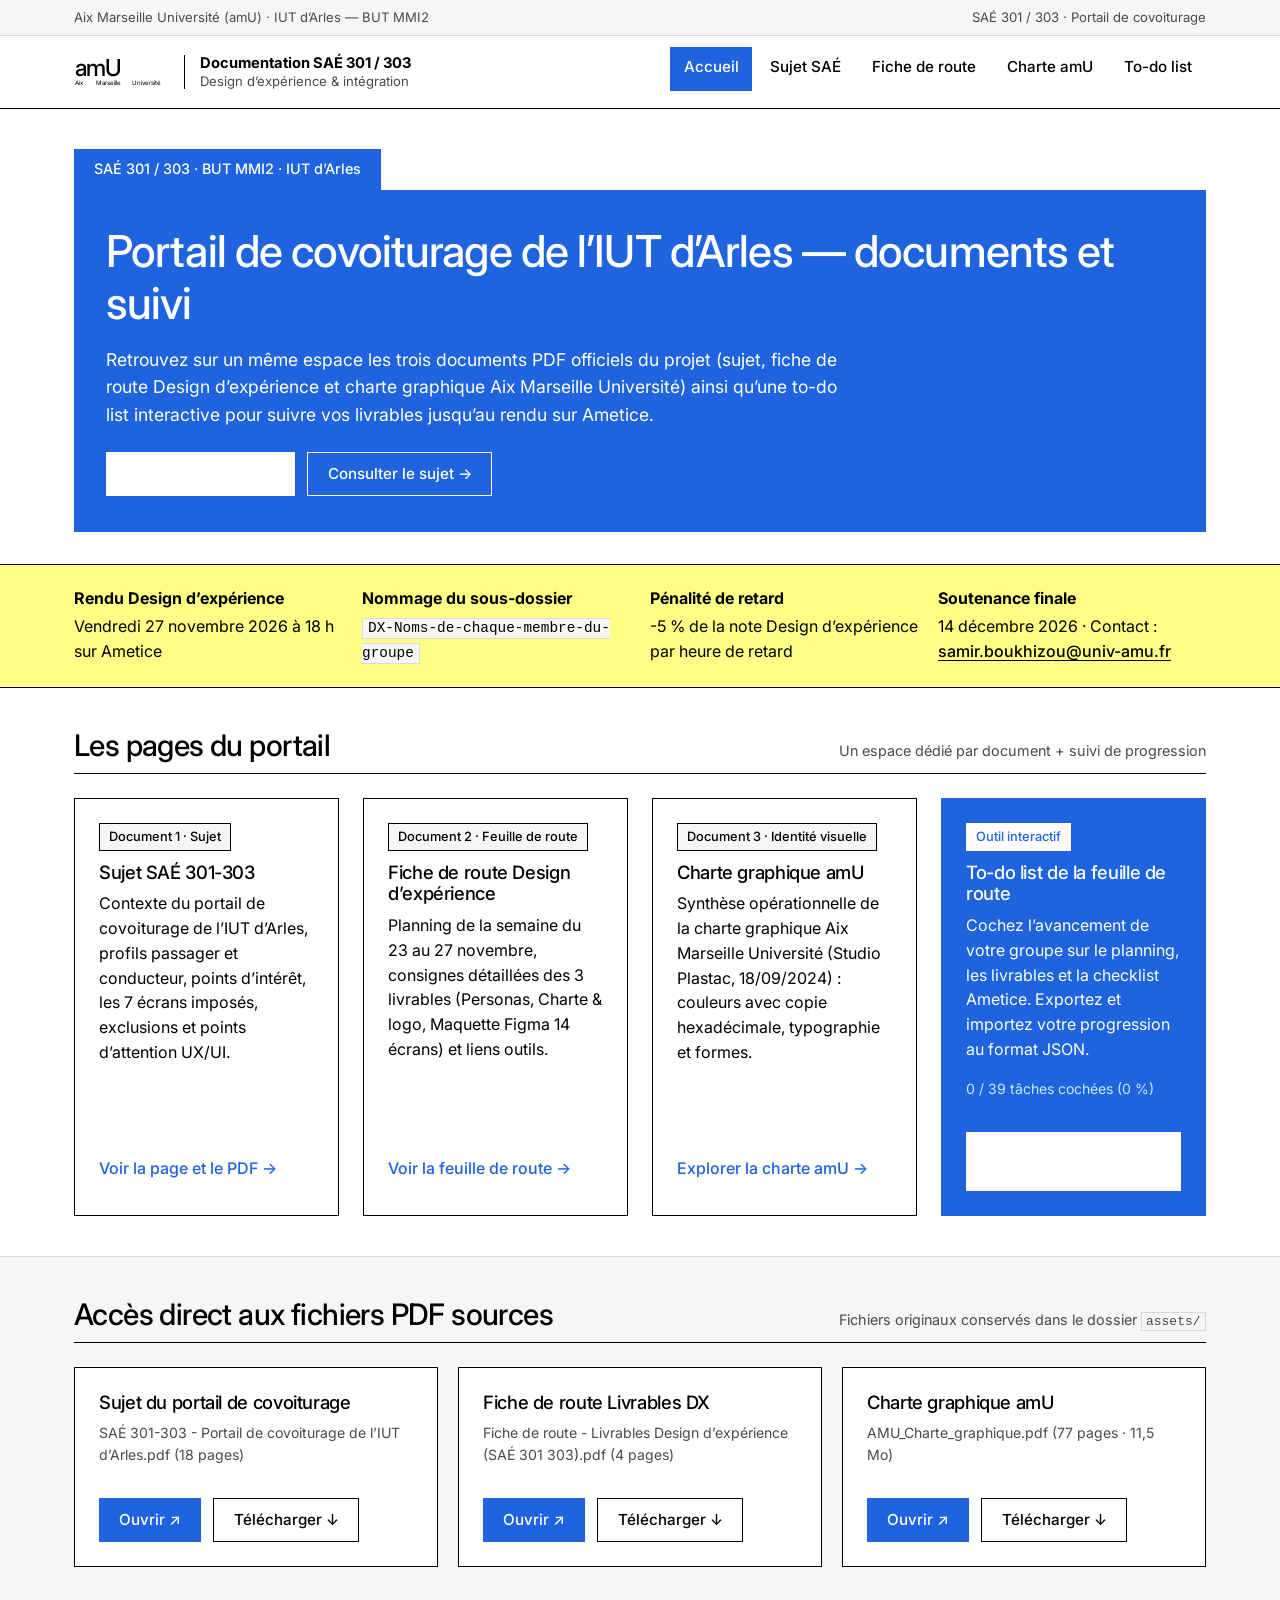
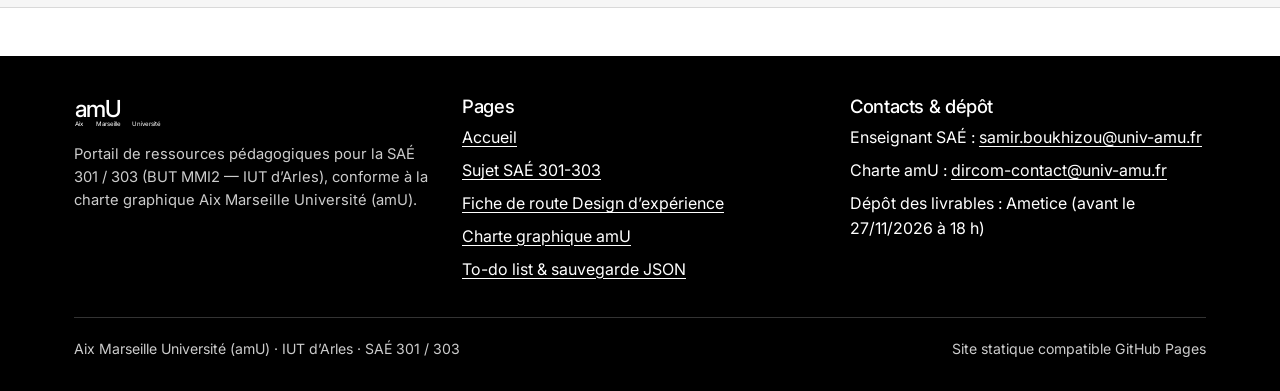
==== index.html @ 05b52aac "feat: add documentation website and assets for SAE 301/303 project" ====
<!DOCTYPE html>
<html lang="fr">
<head>
  <meta charset="UTF-8">
  <meta name="viewport" content="width=device-width, initial-scale=1.0">
  <title>Accueil · Documentation SAÉ 301 / 303 — IUT d’Arles</title>
  <meta name="description" content="Portail documentaire et suivi de feuille de route pour la SAÉ 301 / 303 (Portail de covoiturage de l’IUT d’Arles) selon la charte graphique Aix Marseille Université.">
  <link rel="preconnect" href="https://fonts.googleapis.com">
  <link rel="preconnect" href="https://fonts.gstatic.com" crossorigin>
  <link href="https://fonts.googleapis.com/css2?family=Inter:wght@400;500;700&display=swap" rel="stylesheet">
  <link rel="stylesheet" href="css/style.css">
</head>
<body>
  <a class="skip-link" href="#main-content">Aller au contenu principal</a>

  <header class="site-header">
    <div class="header-topbar">
      <div class="container header-topbar-inner">
        <span>Aix Marseille Université (amU) · IUT d’Arles — BUT MMI2</span>
        <span>SAÉ 301 / 303 · Portail de covoiturage</span>
      </div>
    </div>
    <div class="container header-inner">
      <a class="brand-link" href="index.html" aria-label="Accueil du portail documentaire SAÉ 301-303">
        <svg class="brand-logo-svg" viewBox="0 0 180 62" role="img" aria-label="Logotype amU Aix Marseille Université">
          <text x="2" y="40" font-family="Inter, Arial, sans-serif" font-size="44" font-weight="500" letter-spacing="-2" fill="currentColor">amU</text>
          <text x="2" y="56" font-family="Inter, Arial, sans-serif" font-size="11.5" font-weight="400" fill="currentColor">Aix</text>
          <text x="41" y="56" font-family="Inter, Arial, sans-serif" font-size="11.5" font-weight="400" fill="currentColor">Marseille</text>
          <text x="108" y="56" font-family="Inter, Arial, sans-serif" font-size="11.5" font-weight="400" fill="currentColor">Université</text>
        </svg>
        <span class="brand-divider" aria-hidden="true"></span>
        <span class="brand-title">
          <strong>Documentation SAÉ 301 / 303</strong>
          <span>Design d’expérience &amp; intégration</span>
        </span>
      </a>

      <button class="nav-toggle" type="button" data-nav-toggle aria-expanded="false" aria-controls="site-nav">
        Menu ☰
      </button>

      <nav class="site-nav" id="site-nav" data-site-nav aria-label="Navigation principale">
        <ul class="nav-list">
          <li><a class="nav-link" href="index.html" aria-current="page">Accueil</a></li>
          <li><a class="nav-link" href="sujet.html">Sujet SAÉ</a></li>
          <li><a class="nav-link" href="fiche-de-route.html">Fiche de route</a></li>
          <li><a class="nav-link" href="charte-amu.html">Charte amU</a></li>
          <li><a class="nav-link" href="todo.html">To-do list</a></li>
        </ul>
      </nav>
    </div>
  </header>

  <main id="main-content">
    <section class="hero-section">
      <div class="container">
        <div class="amu-cartouche-hero">
          <div class="cartouche-step-top" aria-hidden="true">
            <span class="cartouche-tab">SAÉ 301 / 303 · BUT MMI2 · IUT d’Arles</span>
            <span class="cartouche-corner-spacer"></span>
          </div>
          <div class="cartouche-block">
            <h1>Portail de covoiturage de l’IUT d’Arles — documents et suivi</h1>
            <p class="cartouche-lead">
              Retrouvez sur un même espace les trois documents PDF officiels du projet (sujet, fiche de route Design d’expérience et charte graphique Aix Marseille Université) ainsi qu’une to-do list interactive pour suivre vos livrables jusqu’au rendu sur Ametice.
            </p>
            <div class="btn-group">
              <a class="btn btn-white-on-blue" href="todo.html">Ouvrir la to-do list →</a>
              <a class="btn btn-outline-white" href="sujet.html">Consulter le sujet →</a>
            </div>
          </div>
        </div>
      </div>
    </section>

    <section class="yellow-band" aria-label="Échéances clés du projet">
      <div class="container yellow-band-grid">
        <div class="yellow-band-item">
          <strong>Rendu Design d’expérience</strong>
          <span>Vendredi 27 novembre 2026 à 18 h sur Ametice</span>
        </div>
        <div class="yellow-band-item">
          <strong>Nommage du sous-dossier</strong>
          <span><code>DX-Noms-de-chaque-membre-du-groupe</code></span>
        </div>
        <div class="yellow-band-item">
          <strong>Pénalité de retard</strong>
          <span>-5 % de la note Design d’expérience par heure de retard</span>
        </div>
        <div class="yellow-band-item">
          <strong>Soutenance finale</strong>
          <span>14 décembre 2026 · Contact : <a href="mailto:samir.boukhizou@univ-amu.fr">samir.boukhizou@univ-amu.fr</a></span>
        </div>
      </div>
    </section>

    <section class="section">
      <div class="container">
        <div class="section-header">
          <h2>Les pages du portail</h2>
          <span class="section-kicker">Un espace dédié par document + suivi de progression</span>
        </div>

        <div class="card-grid">
          <article class="card">
            <div>
              <span class="card-tag">Document 1 · Sujet</span>
              <h3>Sujet SAÉ 301-303</h3>
              <p>
                Contexte du portail de covoiturage de l’IUT d’Arles, profils passager et conducteur, points d’intérêt, les 7 écrans imposés, exclusions et points d’attention UX/UI.
              </p>
            </div>
            <a class="card-link" href="sujet.html">Voir la page et le PDF →</a>
          </article>

          <article class="card">
            <div>
              <span class="card-tag">Document 2 · Feuille de route</span>
              <h3>Fiche de route Design d’expérience</h3>
              <p>
                Planning de la semaine du 23 au 27 novembre, consignes détaillées des 3 livrables (Personas, Charte &amp; logo, Maquette Figma 14 écrans) et liens outils.
              </p>
            </div>
            <a class="card-link" href="fiche-de-route.html">Voir la feuille de route →</a>
          </article>

          <article class="card">
            <div>
              <span class="card-tag">Document 3 · Identité visuelle</span>
              <h3>Charte graphique amU</h3>
              <p>
                Synthèse opérationnelle de la charte graphique Aix Marseille Université (Studio Plastac, 18/09/2024) : couleurs avec copie hexadécimale, typographie et formes.
              </p>
            </div>
            <a class="card-link" href="charte-amu.html">Explorer la charte amU →</a>
          </article>

          <article class="card card--blue">
            <div>
              <span class="card-tag">Outil interactif</span>
              <h3>To-do list de la feuille de route</h3>
              <p>
                Cochez l’avancement de votre groupe sur le planning, les livrables et la checklist Ametice. Exportez et importez votre progression au format JSON.
              </p>
              <p class="card-meta" data-home-todo-progress>Chargement de votre progression…</p>
            </div>
            <a class="btn btn-white-on-blue" href="todo.html">Accéder à la to-do list →</a>
          </article>
        </div>
      </div>
    </section>

    <section class="section section-surface">
      <div class="container">
        <div class="section-header">
          <h2>Accès direct aux fichiers PDF sources</h2>
          <span class="section-kicker">Fichiers originaux conservés dans le dossier <code>assets/</code></span>
        </div>

        <div class="card-grid-3">
          <div class="card">
            <div>
              <h3>Sujet du portail de covoiturage</h3>
              <p class="card-meta">SAÉ 301-303 - Portail de covoiturage de l’IUT d’Arles.pdf (18 pages)</p>
            </div>
            <div class="btn-group">
              <a class="btn btn-primary" href="assets/SA%C3%89%20301-303%20-%20Portail%20de%20covoiturage%20de%20l%E2%80%99IUT%20d%E2%80%99Arles.pdf" target="_blank" rel="noopener">Ouvrir ↗</a>
              <a class="btn btn-secondary" href="assets/SA%C3%89%20301-303%20-%20Portail%20de%20covoiturage%20de%20l%E2%80%99IUT%20d%E2%80%99Arles.pdf" download>Télécharger ↓</a>
            </div>
          </div>

          <div class="card">
            <div>
              <h3>Fiche de route Livrables DX</h3>
              <p class="card-meta">Fiche de route - Livrables Design d’expérience (SAÉ 301 303).pdf (4 pages)</p>
            </div>
            <div class="btn-group">
              <a class="btn btn-primary" href="assets/Fiche%20de%20route%20-%20Livrables%20Design%20d%E2%80%99exp%C3%A9rience%20(SA%C3%89%20301%20303).pdf" target="_blank" rel="noopener">Ouvrir ↗</a>
              <a class="btn btn-secondary" href="assets/Fiche%20de%20route%20-%20Livrables%20Design%20d%E2%80%99exp%C3%A9rience%20(SA%C3%89%20301%20303).pdf" download>Télécharger ↓</a>
            </div>
          </div>

          <div class="card">
            <div>
              <h3>Charte graphique amU</h3>
              <p class="card-meta">AMU_Charte_graphique.pdf (77 pages · 11,5 Mo)</p>
            </div>
            <div class="btn-group">
              <a class="btn btn-primary" href="assets/AMU_Charte_graphique.pdf" target="_blank" rel="noopener">Ouvrir ↗</a>
              <a class="btn btn-secondary" href="assets/AMU_Charte_graphique.pdf" download>Télécharger ↓</a>
            </div>
          </div>
        </div>
      </div>
    </section>
  </main>

  <footer class="site-footer">
    <div class="container">
      <div class="footer-grid">
        <div>
          <svg class="brand-logo-svg" viewBox="0 0 180 62" role="img" aria-label="Logotype amU Aix Marseille Université" style="color: #FFFFFF; margin-bottom: 0.9rem;">
            <text x="2" y="40" font-family="Inter, Arial, sans-serif" font-size="44" font-weight="500" letter-spacing="-2" fill="currentColor">amU</text>
            <text x="2" y="56" font-family="Inter, Arial, sans-serif" font-size="11.5" font-weight="400" fill="currentColor">Aix</text>
            <text x="41" y="56" font-family="Inter, Arial, sans-serif" font-size="11.5" font-weight="400" fill="currentColor">Marseille</text>
            <text x="108" y="56" font-family="Inter, Arial, sans-serif" font-size="11.5" font-weight="400" fill="currentColor">Université</text>
          </svg>
          <p style="font-size: 0.92rem; color: #CCCCCC;">
            Portail de ressources pédagogiques pour la SAÉ 301 / 303 (BUT MMI2 — IUT d’Arles), conforme à la charte graphique Aix Marseille Université (amU).
          </p>
        </div>

        <div>
          <h3 style="color: #FFFFFF;">Pages</h3>
          <ul class="footer-list">
            <li><a href="index.html">Accueil</a></li>
            <li><a href="sujet.html">Sujet SAÉ 301-303</a></li>
            <li><a href="fiche-de-route.html">Fiche de route Design d’expérience</a></li>
            <li><a href="charte-amu.html">Charte graphique amU</a></li>
            <li><a href="todo.html">To-do list &amp; sauvegarde JSON</a></li>
          </ul>
        </div>

        <div>
          <h3 style="color: #FFFFFF;">Contacts &amp; dépôt</h3>
          <ul class="footer-list">
            <li>Enseignant SAÉ : <a href="mailto:samir.boukhizou@univ-amu.fr">samir.boukhizou@univ-amu.fr</a></li>
            <li>Charte amU : <a href="mailto:dircom-contact@univ-amu.fr">dircom-contact@univ-amu.fr</a></li>
            <li>Dépôt des livrables : Ametice (avant le 27/11/2026 à 18 h)</li>
          </ul>
        </div>
      </div>

      <div class="footer-bottom">
        <span>Aix Marseille Université (amU) · IUT d’Arles · SAÉ 301 / 303</span>
        <span>Site statique compatible GitHub Pages</span>
      </div>
    </div>
  </footer>

  <script src="js/main.js"></script>
</body>
</html>
---- css/style.css ----
/* ==========================================================================
   Portail documentaire SAÉ 301 / 303 — Charte graphique amU (2024)
   Règles strictes :
   - Bleu #1F63DE associé au Blanc #FFFFFF (jamais avec le jaune)
   - Jaune #FFFF85 associé au Noir #000000 (jamais avec le bleu)
   - Aucune capitalisation forcée (pas de mise en majuscules automatique)
   - Textes systématiquement ferrés à gauche
   - Système de formes : rectangles assemblés en cartouche (0px de rayon)
   ========================================================================== */

:root {
  /* Gamme principale amU */
  --amu-blue: #1F63DE;
  --amu-blue-dark: #164BB0;
  --amu-yellow: #FFFF85;
  --amu-white: #FFFFFF;
  --amu-black: #000000;

  /* Surfaces et neutres */
  --amu-surface: #F6F6F6;
  --amu-surface-alt: #EFEFEF;
  --amu-border: #D9D9D9;
  --amu-text-muted: #4A4A4A;

  /* Gamme secondaire (secteurs) */
  --amu-gold: #FED100;
  --amu-coral: #FF8B7C;
  --amu-orange: #FF7900;
  --amu-cyan: #33CCFF;
  --amu-green: #53DE94;
  --amu-purple: #9966FF;

  /* Gamme tertiaire (états & accents) */
  --amu-emerald: #009A74;
  --amu-wine: #990000;
  --amu-sky: #CDEAFC;
  --amu-green-light: #CAFEE4;
  --amu-coral-light: #FFD4CC;

  /* Typographie */
  --font-sans: 'Inter', 'Helvetica Neue', Arial, sans-serif;
  --container-max: 1180px;
  --gutter: 1.5rem;
}

/* Reset & base */
*,
*::before,
*::after {
  box-sizing: border-box;
}

html {
  font-size: 16px;
  scroll-behavior: smooth;
  -webkit-text-size-adjust: 100%;
}

body {
  margin: 0;
  padding: 0;
  font-family: var(--font-sans);
  font-weight: 400;
  line-height: 1.55;
  color: var(--amu-black);
  background-color: var(--amu-white);
  text-align: left;
  min-height: 100vh;
  display: flex;
  flex-direction: column;
}

main {
  flex: 1 0 auto;
}

img,
svg {
  display: block;
  max-width: 100%;
}

a {
  color: var(--amu-blue);
  text-decoration: underline;
  text-underline-offset: 3px;
}

a:hover {
  color: var(--amu-blue-dark);
}

:focus-visible {
  outline: 3px solid var(--amu-black);
  outline-offset: 2px;
}

/* Skip link */
.skip-link {
  position: absolute;
  left: -9999px;
  top: 0;
  background: var(--amu-black);
  color: var(--amu-white);
  padding: 0.75rem 1.25rem;
  z-index: 1000;
  font-weight: 500;
  text-decoration: none;
}

.skip-link:focus {
  left: 1rem;
  top: 1rem;
}

/* Container */
.container {
  width: 100%;
  max-width: var(--container-max);
  margin-left: auto;
  margin-right: auto;
  padding-left: var(--gutter);
  padding-right: var(--gutter);
}

/* Typographie — 3 corps principaux, ferrés à gauche, sans tout-capitales */
h1, h2, h3, h4 {
  margin-top: 0;
  font-weight: 500;
  line-height: 1.18;
  letter-spacing: -0.02em;
  text-align: left;
}

h1 {
  font-size: clamp(1.85rem, 3.8vw, 2.75rem);
  margin-bottom: 1rem;
}

h2 {
  font-size: clamp(1.35rem, 2.4vw, 1.85rem);
  margin-bottom: 0.85rem;
}

h3 {
  font-size: 1.15rem;
  margin-bottom: 0.5rem;
}

p {
  margin-top: 0;
  margin-bottom: 1rem;
  text-align: left;
}

ul, ol {
  margin-top: 0;
  margin-bottom: 1rem;
  padding-left: 1.35rem;
}

li {
  margin-bottom: 0.4rem;
}

code {
  font-family: ui-monospace, SFMono-Regular, Menlo, Consolas, monospace;
  font-size: 0.9em;
  background: var(--amu-surface);
  border: 1px solid var(--amu-border);
  padding: 0.1em 0.35em;
}

/* ==========================================================================
   En-tête & navigation (filet éditorial 1px noir en haut façon charte PDF)
   ========================================================================== */
.site-header {
  background-color: var(--amu-white);
  border-bottom: 1px solid var(--amu-black);
  position: sticky;
  top: 0;
  z-index: 100;
}

.header-topbar {
  border-bottom: 1px solid var(--amu-border);
  background-color: var(--amu-surface);
  font-size: 0.82rem;
  color: var(--amu-text-muted);
}

.header-topbar-inner {
  display: flex;
  flex-wrap: wrap;
  justify-content: space-between;
  align-items: center;
  gap: 0.5rem 1rem;
  padding-top: 0.45rem;
  padding-bottom: 0.45rem;
}

.header-inner {
  display: flex;
  align-items: center;
  justify-content: space-between;
  gap: 1.5rem;
  min-height: 72px;
}

.brand-link {
  display: inline-flex;
  align-items: center;
  gap: 0.9rem;
  text-decoration: none;
  color: var(--amu-black);
  min-height: 44px;
  padding: 0.25rem 0;
  flex-shrink: 0;
}

.brand-link:hover {
  color: var(--amu-blue);
}

.brand-logo-svg {
  width: 96px;
  height: auto;
  flex-shrink: 0;
}

.brand-divider {
  width: 1px;
  height: 34px;
  background-color: var(--amu-black);
}

.brand-title {
  display: flex;
  flex-direction: column;
  font-size: 0.92rem;
  line-height: 1.25;
}

.brand-title strong {
  font-weight: 700;
}

.brand-title span {
  color: var(--amu-text-muted);
  font-size: 0.82rem;
}

/* Navigation */
.nav-toggle {
  display: none;
  align-items: center;
  justify-content: center;
  gap: 0.5rem;
  min-height: 44px;
  min-width: 44px;
  padding: 0.5rem 0.9rem;
  background-color: var(--amu-white);
  color: var(--amu-black);
  border: 1px solid var(--amu-black);
  font-family: var(--font-sans);
  font-size: 0.95rem;
  font-weight: 500;
  cursor: pointer;
}

.nav-toggle:hover {
  background-color: var(--amu-surface);
}

.site-nav {
  display: flex;
  align-items: center;
}

.nav-list {
  display: flex;
  list-style: none;
  margin: 0;
  padding: 0;
  gap: 0.25rem;
  align-items: center;
}

.nav-link {
  display: inline-flex;
  align-items: center;
  min-height: 44px;
  padding: 0.5rem 0.85rem;
  text-decoration: none;
  color: var(--amu-black);
  font-weight: 500;
  font-size: 0.95rem;
  border-bottom: 3px solid transparent;
  transition: background-color 0.15s ease, color 0.15s ease;
}

.nav-link:hover {
  background-color: var(--amu-surface);
  color: var(--amu-blue);
}

.nav-link[aria-current="page"] {
  background-color: var(--amu-blue);
  color: var(--amu-white);
}

/* ==========================================================================
   Boutons (conformes aux exigences accessibilité >= 44px & contraste amU)
   ========================================================================== */
.btn-group {
  display: flex;
  flex-wrap: wrap;
  gap: 0.75rem;
  align-items: center;
}

.btn {
  display: inline-flex;
  align-items: center;
  justify-content: center;
  gap: 0.45rem;
  min-height: 44px;
  padding: 0.65rem 1.2rem;
  font-family: var(--font-sans);
  font-size: 0.95rem;
  font-weight: 500;
  line-height: 1.2;
  text-decoration: none;
  border: 1px solid transparent;
  border-radius: 0;
  cursor: pointer;
  transition: background-color 0.15s ease, color 0.15s ease, border-color 0.15s ease;
}

.btn:disabled {
  opacity: 0.5;
  cursor: not-allowed;
}

.btn-primary {
  background-color: var(--amu-blue);
  color: var(--amu-white);
  border-color: var(--amu-blue);
}

.btn-primary:hover:not(:disabled) {
  background-color: var(--amu-blue-dark);
  border-color: var(--amu-blue-dark);
  color: var(--amu-white);
}

.btn-secondary {
  background-color: var(--amu-white);
  color: var(--amu-black);
  border-color: var(--amu-black);
}

.btn-secondary:hover:not(:disabled) {
  background-color: var(--amu-black);
  color: var(--amu-white);
}

.btn-yellow {
  background-color: var(--amu-yellow);
  color: var(--amu-black);
  border-color: var(--amu-black);
}

.btn-yellow:hover:not(:disabled) {
  background-color: var(--amu-black);
  color: var(--amu-yellow);
}

.btn-white-on-blue {
  background-color: var(--amu-white);
  color: var(--amu-blue);
  border-color: var(--amu-white);
}

.btn-white-on-blue:hover:not(:disabled) {
  background-color: var(--amu-sky);
  color: var(--amu-black);
}

.btn-outline-white {
  background-color: transparent;
  color: var(--amu-white);
  border-color: var(--amu-white);
}

.btn-outline-white:hover:not(:disabled) {
  background-color: var(--amu-white);
  color: var(--amu-blue);
}

.btn-danger {
  background-color: var(--amu-white);
  color: var(--amu-wine);
  border-color: var(--amu-wine);
}

.btn-danger:hover:not(:disabled) {
  background-color: var(--amu-wine);
  color: var(--amu-white);
}

/* ==========================================================================
   Cartouche amU (Formes : rectangle horizontal + vertical assemblés)
   ========================================================================== */
.hero-section {
  padding-top: 2.5rem;
  padding-bottom: 2rem;
}

.amu-cartouche-hero {
  display: grid;
  grid-template-columns: 1fr;
  background-color: var(--amu-white);
}

.cartouche-block {
  position: relative;
  background-color: var(--amu-blue);
  color: var(--amu-white);
  padding: 2.25rem 2rem;
}

.cartouche-block a {
  color: var(--amu-white);
}

.cartouche-step-top {
  display: flex;
  align-items: flex-end;
  justify-content: space-between;
}

.cartouche-tab {
  background-color: var(--amu-blue);
  color: var(--amu-white);
  padding: 0.6rem 1.25rem;
  font-size: 0.9rem;
  font-weight: 500;
  display: inline-block;
}

.cartouche-corner-spacer {
  height: 20px;
  flex: 1;
  background-color: var(--amu-white);
}

.cartouche-lead {
  font-size: 1.1rem;
  max-width: 68ch;
  margin-bottom: 1.5rem;
}

/* Bandeau d'alerte / échéances : Jaune #FFFF85 + Noir #000000 uniquement */
.yellow-band {
  background-color: var(--amu-yellow);
  color: var(--amu-black);
  border-top: 1px solid var(--amu-black);
  border-bottom: 1px solid var(--amu-black);
  padding: 1.35rem 0;
}

.yellow-band-grid {
  display: grid;
  grid-template-columns: repeat(auto-fit, minmax(240px, 1fr));
  gap: 1.25rem;
  align-items: start;
}

.yellow-band-item strong {
  display: block;
  font-weight: 700;
  margin-bottom: 0.2rem;
}

.yellow-band a {
  color: var(--amu-black);
  font-weight: 500;
}

/* ==========================================================================
   En-tête de page intérieure & fil d'Ariane éditorial
   ========================================================================== */
.page-header {
  padding-top: 1.5rem;
  padding-bottom: 1.75rem;
  border-bottom: 1px solid var(--amu-black);
  background-color: var(--amu-white);
}

.editorial-meta {
  display: flex;
  flex-wrap: wrap;
  justify-content: space-between;
  align-items: center;
  gap: 0.5rem 1rem;
  padding-bottom: 0.75rem;
  margin-bottom: 1.25rem;
  border-bottom: 1px solid var(--amu-black);
  font-size: 0.88rem;
}

.breadcrumb {
  display: flex;
  flex-wrap: wrap;
  align-items: center;
  gap: 0.45rem;
  color: var(--amu-text-muted);
}

.breadcrumb a {
  color: var(--amu-black);
}

.page-header-split {
  display: grid;
  grid-template-columns: 1fr auto;
  gap: 1.5rem;
  align-items: start;
}

.page-subtitle {
  font-size: 1.08rem;
  color: var(--amu-text-muted);
  max-width: 70ch;
  margin-bottom: 1.25rem;
}

/* Petit motif cartouche décoratif */
.cartouche-mini {
  width: 112px;
  height: 76px;
  display: grid;
  grid-template-columns: 1fr 38px;
  grid-template-rows: 22px 1fr;
  flex-shrink: 0;
}

.cartouche-mini .c-main {
  grid-column: 1 / 3;
  grid-row: 2 / 3;
  background-color: var(--amu-blue);
}

.cartouche-mini .c-top {
  grid-column: 2 / 3;
  grid-row: 1 / 2;
  background-color: var(--amu-blue);
}

.cartouche-mini--yellow .c-main,
.cartouche-mini--yellow .c-top {
  background-color: var(--amu-yellow);
  border: 1px solid var(--amu-black);
}

.cartouche-mini--yellow .c-main {
  border-top: none;
}

/* ==========================================================================
   Sections & grilles de cartes
   ========================================================================== */
.section {
  padding-top: 2.5rem;
  padding-bottom: 2.5rem;
}

.section-surface {
  background-color: var(--amu-surface);
  border-top: 1px solid var(--amu-border);
  border-bottom: 1px solid var(--amu-border);
}

.section-header {
  display: flex;
  flex-wrap: wrap;
  justify-content: space-between;
  align-items: baseline;
  gap: 0.75rem 1.5rem;
  border-bottom: 1px solid var(--amu-black);
  padding-bottom: 0.65rem;
  margin-bottom: 1.5rem;
}

.section-header h2 {
  margin-bottom: 0;
}

.section-kicker {
  font-size: 0.9rem;
  color: var(--amu-text-muted);
}

.card-grid {
  display: grid;
  grid-template-columns: repeat(auto-fit, minmax(260px, 1fr));
  gap: 1.5rem;
}

.card-grid-2 {
  display: grid;
  grid-template-columns: repeat(auto-fit, minmax(300px, 1fr));
  gap: 1.5rem;
}

.card-grid-3 {
  display: grid;
  grid-template-columns: repeat(auto-fit, minmax(240px, 1fr));
  gap: 1.25rem;
}

.card {
  background-color: var(--amu-white);
  border: 1px solid var(--amu-black);
  padding: 1.5rem;
  display: flex;
  flex-direction: column;
  justify-content: space-between;
  gap: 1rem;
}

.card--muted {
  background-color: var(--amu-surface);
  border-color: var(--amu-border);
}

.card--blue {
  background-color: var(--amu-blue);
  color: var(--amu-white);
  border-color: var(--amu-blue);
}

.card--blue a {
  color: var(--amu-white);
}

.card--yellow {
  background-color: var(--amu-yellow);
  color: var(--amu-black);
  border-color: var(--amu-black);
}

.card-tag {
  display: inline-block;
  font-size: 0.8rem;
  font-weight: 500;
  padding: 0.2rem 0.55rem;
  border: 1px solid var(--amu-black);
  background-color: var(--amu-surface);
  color: var(--amu-black);
  margin-bottom: 0.65rem;
}

.card--blue .card-tag {
  background-color: var(--amu-white);
  color: var(--amu-blue);
  border-color: var(--amu-white);
}

.card--yellow .card-tag {
  background-color: var(--amu-black);
  color: var(--amu-yellow);
}

.card-meta {
  font-size: 0.88rem;
  color: var(--amu-text-muted);
}

.card--blue .card-meta {
  color: var(--amu-sky);
}

.card-link {
  font-weight: 500;
  text-decoration: none;
  display: inline-flex;
  align-items: center;
  gap: 0.35rem;
  min-height: 44px;
}

.card-link:hover {
  text-decoration: underline;
}

/* Badges & pilules */
.badge {
  display: inline-flex;
  align-items: center;
  padding: 0.2rem 0.6rem;
  font-size: 0.82rem;
  font-weight: 500;
  border: 1px solid var(--amu-black);
  background-color: var(--amu-white);
  color: var(--amu-black);
}

.badge-blue {
  background-color: var(--amu-blue);
  color: var(--amu-white);
  border-color: var(--amu-blue);
}

.badge-yellow {
  background-color: var(--amu-yellow);
  color: var(--amu-black);
  border-color: var(--amu-black);
}

.badge-green {
  background-color: var(--amu-green-light);
  color: var(--amu-black);
  border-color: var(--amu-emerald);
}

/* ==========================================================================
   Tableaux responsives
   ========================================================================== */
.table-wrap {
  width: 100%;
  overflow-x: auto;
  border: 1px solid var(--amu-black);
  background-color: var(--amu-white);
  margin-bottom: 1.5rem;
}

table {
  width: 100%;
  border-collapse: collapse;
  text-align: left;
  min-width: 560px;
}

th, td {
  padding: 0.85rem 1rem;
  border-bottom: 1px solid var(--amu-border);
  vertical-align: top;
}

thead th {
  background-color: var(--amu-black);
  color: var(--amu-white);
  font-weight: 500;
  border-bottom: 1px solid var(--amu-black);
}

tbody tr:nth-child(even) {
  background-color: var(--amu-surface);
}

tbody tr:last-child td {
  border-bottom: none;
}

/* ==========================================================================
   Encadrés & points d'intérêt
   ========================================================================== */
.callout {
  border-left: 4px solid var(--amu-blue);
  background-color: var(--amu-surface);
  padding: 1rem 1.25rem;
  margin-bottom: 1.5rem;
}

.callout--yellow {
  border-left: 4px solid var(--amu-black);
  background-color: var(--amu-yellow);
  color: var(--amu-black);
}

.poi-grid {
  display: grid;
  grid-template-columns: repeat(auto-fit, minmax(150px, 1fr));
  gap: 1rem;
  margin-bottom: 1.25rem;
}

.poi-item {
  border: 1px solid var(--amu-black);
  background-color: var(--amu-white);
  padding: 1rem;
  display: flex;
  flex-direction: column;
  gap: 0.4rem;
}

.poi-item strong {
  font-size: 1.05rem;
}

.days-row {
  display: flex;
  flex-wrap: wrap;
  gap: 0.5rem;
  margin: 0.75rem 0 1rem;
}

.day-pill {
  display: inline-flex;
  align-items: center;
  justify-content: center;
  width: 38px;
  height: 38px;
  font-weight: 700;
  border: 1px solid var(--amu-black);
  background-color: var(--amu-black);
  color: var(--amu-white);
}

.day-pill.is-off {
  background-color: var(--amu-white);
  color: var(--amu-text-muted);
  border-color: var(--amu-border);
  font-weight: 400;
}

/* ==========================================================================
   Visionneuse PDF intégrée
   ========================================================================== */
.pdf-toolbar {
  display: flex;
  flex-wrap: wrap;
  justify-content: space-between;
  align-items: center;
  gap: 1rem;
  background-color: var(--amu-surface);
  border: 1px solid var(--amu-black);
  border-bottom: none;
  padding: 1rem 1.25rem;
}

.pdf-frame-wrap {
  border: 1px solid var(--amu-black);
  background-color: var(--amu-surface-alt);
}

.pdf-frame {
  display: block;
  width: 100%;
  height: min(75vh, 820px);
  border: none;
}

.pdf-mobile-note {
  display: none;
  padding: 0.85rem 1.25rem;
  background-color: var(--amu-yellow);
  color: var(--amu-black);
  border: 1px solid var(--amu-black);
  border-top: none;
  font-size: 0.92rem;
}

/* ==========================================================================
   Charte amU : nuancier interactif & règles visuelles
   ========================================================================== */
.swatch-grid {
  display: grid;
  grid-template-columns: repeat(auto-fit, minmax(210px, 1fr));
  gap: 1.25rem;
}

.swatch-card {
  border: 1px solid var(--amu-black);
  background-color: var(--amu-white);
  display: flex;
  flex-direction: column;
}

.swatch-color {
  height: 110px;
  border-bottom: 1px solid var(--amu-black);
  position: relative;
}

.swatch-body {
  padding: 1rem;
  display: flex;
  flex-direction: column;
  gap: 0.4rem;
}

.swatch-copy-btn {
  margin-top: 0.4rem;
  align-self: flex-start;
  min-height: 44px;
  padding: 0.45rem 0.9rem;
  font-family: var(--font-sans);
  font-size: 0.88rem;
  font-weight: 500;
  background-color: var(--amu-white);
  color: var(--amu-black);
  border: 1px solid var(--amu-black);
  cursor: pointer;
}

.swatch-copy-btn:hover {
  background-color: var(--amu-blue);
  color: var(--amu-white);
  border-color: var(--amu-blue);
}

.type-specimen {
  border: 1px solid var(--amu-black);
  padding: 1.5rem;
  background-color: var(--amu-white);
}

.type-level {
  padding: 0.85rem 0;
  border-bottom: 1px solid var(--amu-border);
}

.type-level:last-child {
  border-bottom: none;
}

/* ==========================================================================
   Page To-do list interactive
   ========================================================================== */
.todo-dashboard {
  border: 1px solid var(--amu-black);
  background-color: var(--amu-surface);
  padding: 1.5rem;
  margin-bottom: 2rem;
}

.todo-dashboard-top {
  display: grid;
  grid-template-columns: 1fr auto;
  gap: 1.25rem;
  align-items: center;
  margin-bottom: 1.25rem;
}

.progress-track {
  width: 100%;
  height: 18px;
  background-color: var(--amu-white);
  border: 1px solid var(--amu-black);
  overflow: hidden;
}

.progress-fill {
  height: 100%;
  width: 0%;
  background-color: var(--amu-blue);
  transition: width 0.25s ease;
}

.todo-stats {
  font-size: 1.15rem;
  font-weight: 700;
  white-space: nowrap;
}

.todo-controls {
  display: grid;
  grid-template-columns: 1fr auto;
  gap: 1rem;
  align-items: end;
  padding-top: 1rem;
  border-top: 1px solid var(--amu-border);
}

.form-field {
  display: flex;
  flex-direction: column;
  gap: 0.35rem;
}

.form-field label {
  font-size: 0.9rem;
  font-weight: 500;
}

.input-text,
.input-select {
  min-height: 44px;
  padding: 0.55rem 0.8rem;
  font-family: var(--font-sans);
  font-size: 0.95rem;
  border: 1px solid var(--amu-black);
  border-radius: 0;
  background-color: var(--amu-white);
  color: var(--amu-black);
}

.todo-filters-bar {
  display: flex;
  flex-wrap: wrap;
  justify-content: space-between;
  align-items: center;
  gap: 1rem;
  margin-bottom: 1.5rem;
}

.filter-tabs {
  display: flex;
  flex-wrap: wrap;
  gap: 0.5rem;
}

.filter-btn {
  min-height: 44px;
  padding: 0.5rem 1rem;
  font-family: var(--font-sans);
  font-size: 0.92rem;
  font-weight: 500;
  border: 1px solid var(--amu-black);
  background-color: var(--amu-white);
  color: var(--amu-black);
  cursor: pointer;
}

.filter-btn[aria-pressed="true"] {
  background-color: var(--amu-blue);
  color: var(--amu-white);
  border-color: var(--amu-blue);
}

.status-banner {
  padding: 0.85rem 1.15rem;
  border: 1px solid var(--amu-black);
  background-color: var(--amu-yellow);
  color: var(--amu-black);
  margin-bottom: 1.5rem;
  font-weight: 500;
}

.status-banner.is-error {
  background-color: var(--amu-coral-light);
  border-color: var(--amu-wine);
  color: var(--amu-wine);
}

.status-banner[hidden] {
  display: none;
}

.todo-section {
  border: 1px solid var(--amu-black);
  background-color: var(--amu-white);
  margin-bottom: 1.5rem;
}

.todo-section-header {
  display: flex;
  flex-wrap: wrap;
  justify-content: space-between;
  align-items: center;
  gap: 0.75rem;
  padding: 1rem 1.25rem;
  background-color: var(--amu-surface);
  border-bottom: 1px solid var(--amu-black);
}

.todo-section-header h2 {
  font-size: 1.2rem;
  margin-bottom: 0;
}

.todo-list {
  list-style: none;
  margin: 0;
  padding: 0;
}

.todo-item {
  display: flex;
  align-items: flex-start;
  justify-content: space-between;
  gap: 1rem;
  padding: 0.85rem 1.25rem;
  border-bottom: 1px solid var(--amu-border);
}

.todo-item:last-child {
  border-bottom: none;
}

.todo-item.is-done {
  background-color: #FAFAFA;
}

.todo-label {
  display: flex;
  align-items: flex-start;
  gap: 0.85rem;
  cursor: pointer;
  flex: 1;
  min-height: 28px;
}

.todo-checkbox {
  width: 22px;
  height: 22px;
  margin-top: 2px;
  accent-color: var(--amu-blue);
  flex-shrink: 0;
  cursor: pointer;
}

.todo-text-wrap {
  display: flex;
  flex-direction: column;
  gap: 0.15rem;
}

.todo-item.is-done .todo-title {
  text-decoration: line-through;
  color: var(--amu-text-muted);
}

.todo-note {
  font-size: 0.86rem;
  color: var(--amu-text-muted);
}

.todo-delete-btn {
  min-height: 44px;
  min-width: 44px;
  padding: 0.35rem 0.7rem;
  border: 1px solid var(--amu-border);
  background-color: var(--amu-white);
  color: var(--amu-wine);
  font-family: var(--font-sans);
  font-size: 0.85rem;
  cursor: pointer;
  flex-shrink: 0;
}

.todo-delete-btn:hover {
  background-color: var(--amu-wine);
  color: var(--amu-white);
  border-color: var(--amu-wine);
}

.add-task-form {
  display: grid;
  grid-template-columns: 1fr 220px auto;
  gap: 0.75rem;
  align-items: end;
  padding: 1.25rem;
  border: 1px solid var(--amu-black);
  background-color: var(--amu-surface);
  margin-top: 2rem;
}

/* ==========================================================================
   Pied de page
   ========================================================================== */
.site-footer {
  background-color: var(--amu-black);
  color: var(--amu-white);
  padding: 2.5rem 0 2rem;
  margin-top: 3rem;
}

.site-footer a {
  color: var(--amu-white);
}

.footer-grid {
  display: grid;
  grid-template-columns: repeat(auto-fit, minmax(220px, 1fr));
  gap: 2rem;
  padding-bottom: 1.75rem;
  border-bottom: 1px solid #333333;
}

.footer-list {
  list-style: none;
  padding: 0;
  margin: 0;
}

.footer-list li {
  margin-bottom: 0.5rem;
}

.footer-bottom {
  padding-top: 1.25rem;
  display: flex;
  flex-wrap: wrap;
  justify-content: space-between;
  gap: 0.75rem 1.5rem;
  font-size: 0.88rem;
  color: #CCCCCC;
}

/* ==========================================================================
   Responsive
   ========================================================================== */
@media (max-width: 900px) {
  .nav-toggle {
    display: inline-flex;
  }

  .site-nav {
    display: none;
    position: absolute;
    top: 100%;
    left: 0;
    right: 0;
    background-color: var(--amu-white);
    border-bottom: 2px solid var(--amu-black);
    padding: 0.75rem var(--gutter) 1.25rem;
  }

  .site-nav.is-open {
    display: block;
  }

  .nav-list {
    flex-direction: column;
    align-items: stretch;
    gap: 0.35rem;
  }

  .nav-link {
    width: 100%;
    border-bottom: none;
    border-left: 4px solid transparent;
  }

  .nav-link[aria-current="page"] {
    border-left-color: var(--amu-black);
  }

  .todo-dashboard-top,
  .todo-controls,
  .add-task-form {
    grid-template-columns: 1fr;
  }
}

@media (max-width: 768px) {
  :root {
    --gutter: 1rem;
  }

  .page-header-split {
    grid-template-columns: 1fr;
  }

  .cartouche-mini {
    display: none;
  }

  .cartouche-block {
    padding: 1.5rem 1.25rem;
  }

  .brand-divider,
  .brand-title span {
    display: none;
  }

  .pdf-frame {
    height: 460px;
  }

  .pdf-mobile-note {
    display: block;
  }
}
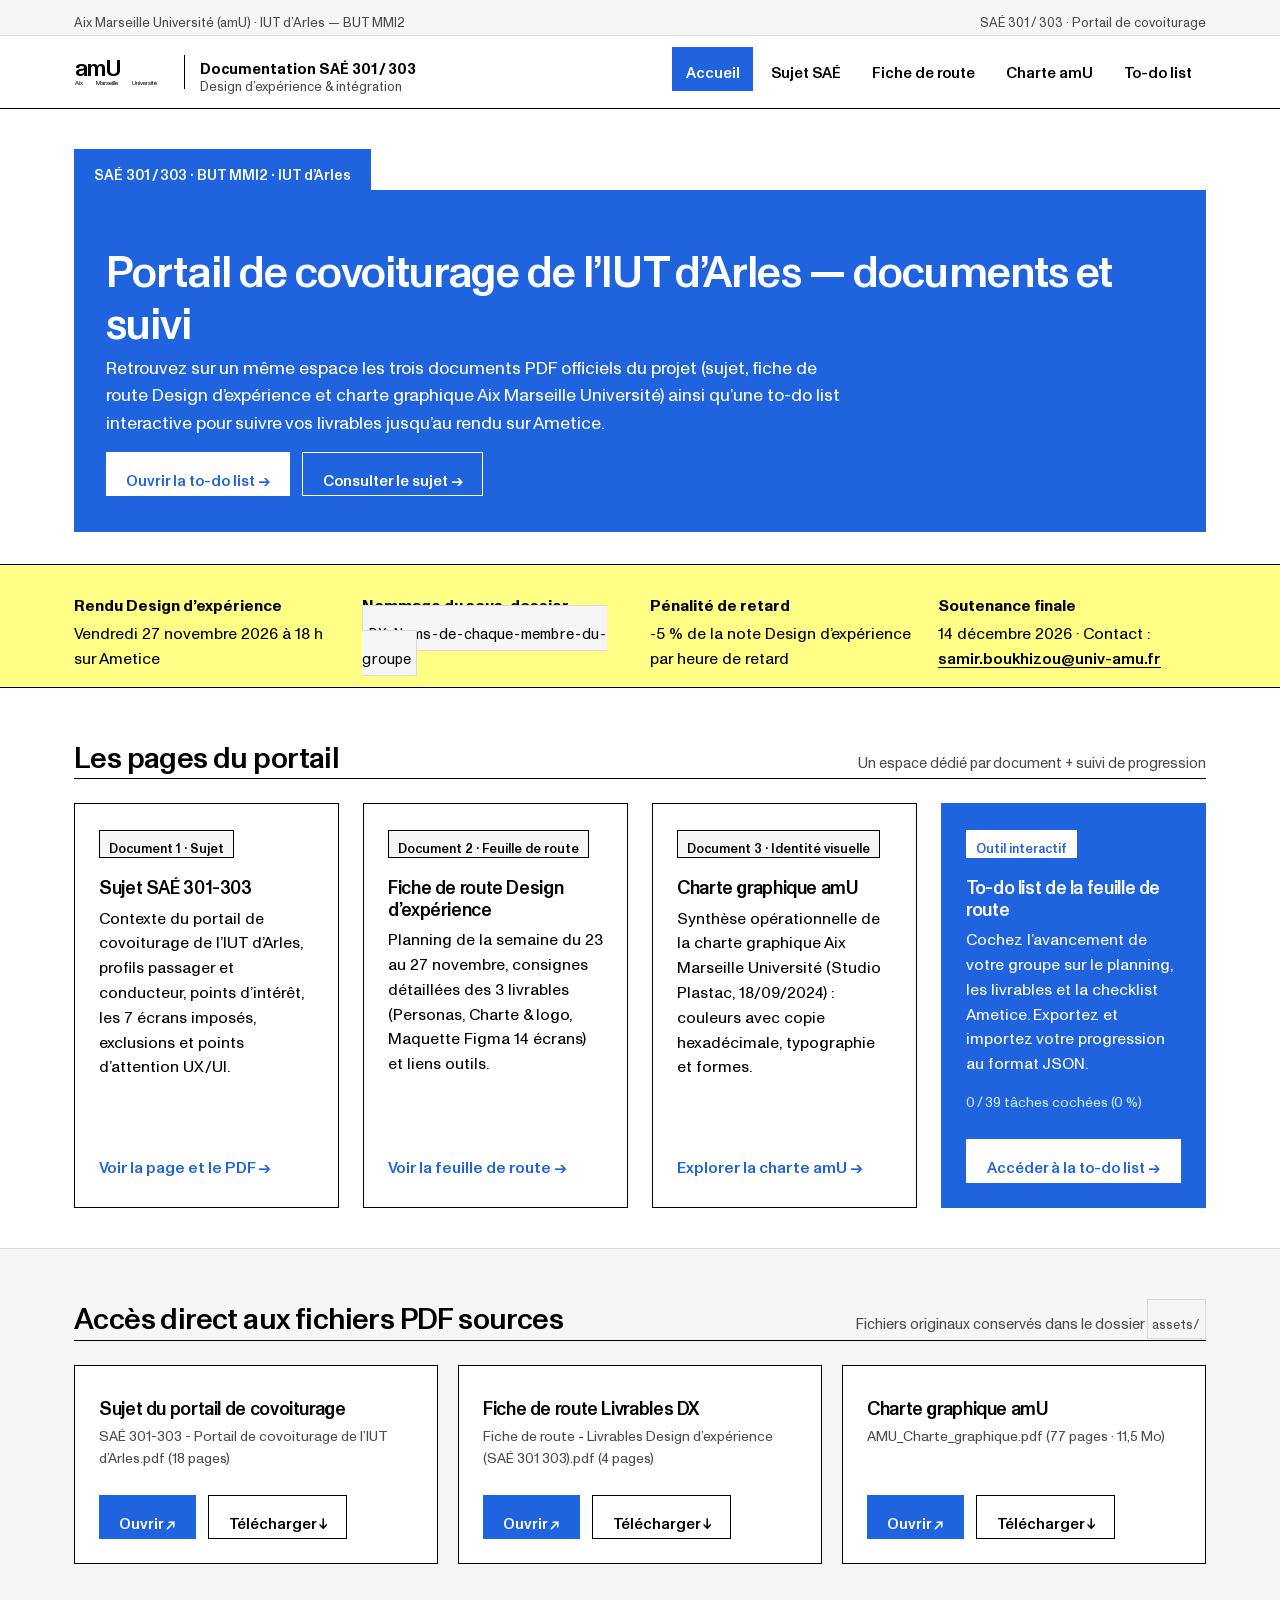
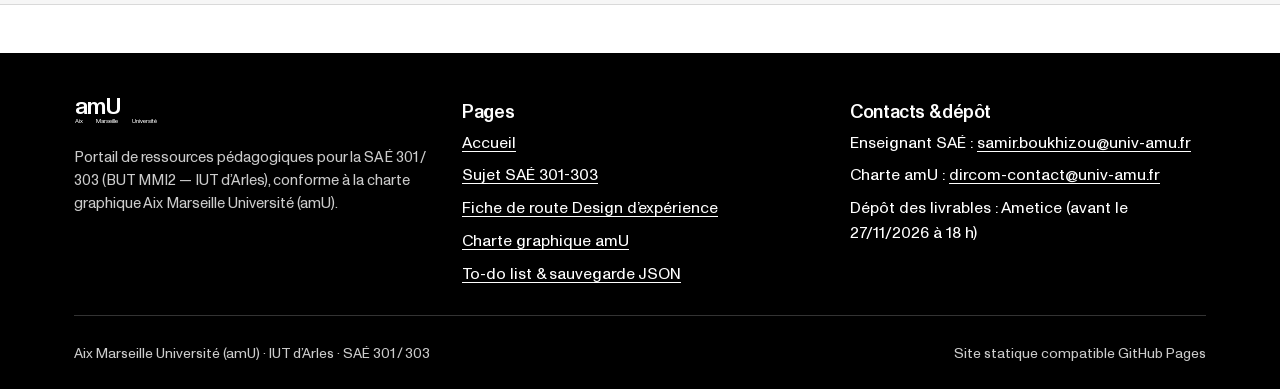
==== commit 38cd0d40: "feat: add Monument Grotesk custom fonts and update typography across pages" ====
--- a/index.html
+++ b/index.html
@@ -5,10 +5,7 @@
   <meta name="viewport" content="width=device-width, initial-scale=1.0">
   <title>Accueil · Documentation SAÉ 301 / 303 — IUT d’Arles</title>
   <meta name="description" content="Portail documentaire et suivi de feuille de route pour la SAÉ 301 / 303 (Portail de covoiturage de l’IUT d’Arles) selon la charte graphique Aix Marseille Université.">
-  <link rel="preconnect" href="https://fonts.googleapis.com">
-  <link rel="preconnect" href="https://fonts.gstatic.com" crossorigin>
-  <link href="https://fonts.googleapis.com/css2?family=Inter:wght@400;500;700&display=swap" rel="stylesheet">
-  <link rel="stylesheet" href="css/style.css">
+  <link rel="stylesheet" href="css/style.css?v=3">
 </head>
 <body>
   <a class="skip-link" href="#main-content">Aller au contenu principal</a>
@@ -23,10 +20,10 @@
     <div class="container header-inner">
       <a class="brand-link" href="index.html" aria-label="Accueil du portail documentaire SAÉ 301-303">
         <svg class="brand-logo-svg" viewBox="0 0 180 62" role="img" aria-label="Logotype amU Aix Marseille Université">
-          <text x="2" y="40" font-family="Inter, Arial, sans-serif" font-size="44" font-weight="500" letter-spacing="-2" fill="currentColor">amU</text>
-          <text x="2" y="56" font-family="Inter, Arial, sans-serif" font-size="11.5" font-weight="400" fill="currentColor">Aix</text>
-          <text x="41" y="56" font-family="Inter, Arial, sans-serif" font-size="11.5" font-weight="400" fill="currentColor">Marseille</text>
-          <text x="108" y="56" font-family="Inter, Arial, sans-serif" font-size="11.5" font-weight="400" fill="currentColor">Université</text>
+          <text x="2" y="40" font-family="'Monument Grotesk', Arial, sans-serif" font-size="44" font-weight="500" letter-spacing="-2" fill="currentColor">amU</text>
+          <text x="2" y="56" font-family="'Monument Grotesk', Arial, sans-serif" font-size="11.5" font-weight="400" fill="currentColor">Aix</text>
+          <text x="41" y="56" font-family="'Monument Grotesk', Arial, sans-serif" font-size="11.5" font-weight="400" fill="currentColor">Marseille</text>
+          <text x="108" y="56" font-family="'Monument Grotesk', Arial, sans-serif" font-size="11.5" font-weight="400" fill="currentColor">Université</text>
         </svg>
         <span class="brand-divider" aria-hidden="true"></span>
         <span class="brand-title">
@@ -200,10 +197,10 @@
       <div class="footer-grid">
         <div>
           <svg class="brand-logo-svg" viewBox="0 0 180 62" role="img" aria-label="Logotype amU Aix Marseille Université" style="color: #FFFFFF; margin-bottom: 0.9rem;">
-            <text x="2" y="40" font-family="Inter, Arial, sans-serif" font-size="44" font-weight="500" letter-spacing="-2" fill="currentColor">amU</text>
-            <text x="2" y="56" font-family="Inter, Arial, sans-serif" font-size="11.5" font-weight="400" fill="currentColor">Aix</text>
-            <text x="41" y="56" font-family="Inter, Arial, sans-serif" font-size="11.5" font-weight="400" fill="currentColor">Marseille</text>
-            <text x="108" y="56" font-family="Inter, Arial, sans-serif" font-size="11.5" font-weight="400" fill="currentColor">Université</text>
+            <text x="2" y="40" font-family="'Monument Grotesk', Arial, sans-serif" font-size="44" font-weight="500" letter-spacing="-2" fill="currentColor">amU</text>
+            <text x="2" y="56" font-family="'Monument Grotesk', Arial, sans-serif" font-size="11.5" font-weight="400" fill="currentColor">Aix</text>
+            <text x="41" y="56" font-family="'Monument Grotesk', Arial, sans-serif" font-size="11.5" font-weight="400" fill="currentColor">Marseille</text>
+            <text x="108" y="56" font-family="'Monument Grotesk', Arial, sans-serif" font-size="11.5" font-weight="400" fill="currentColor">Université</text>
           </svg>
           <p style="font-size: 0.92rem; color: #CCCCCC;">
             Portail de ressources pédagogiques pour la SAÉ 301 / 303 (BUT MMI2 — IUT d’Arles), conforme à la charte graphique Aix Marseille Université (amU).
--- a/css/style.css
+++ b/css/style.css
@@ -8,6 +8,62 @@
    - Système de formes : rectangles assemblés en cartouche (0px de rayon)
    ========================================================================== */
 
+@font-face {
+  font-family: 'Monument Grotesk';
+  src: url('../assets/fonts/MonumentGrotesk-Regular.ttf') format('truetype');
+  font-weight: 400;
+  font-style: normal;
+  font-display: swap;
+}
+
+@font-face {
+  font-family: 'Monument Grotesk';
+  src: url('../assets/fonts/MonumentGrotesk-Italic.ttf') format('truetype');
+  font-weight: 400;
+  font-style: italic;
+  font-display: swap;
+}
+
+@font-face {
+  font-family: 'Monument Grotesk';
+  src: url('../assets/fonts/MonumentGrotesk-Medium.ttf') format('truetype');
+  font-weight: 500;
+  font-style: normal;
+  font-display: swap;
+}
+
+@font-face {
+  font-family: 'Monument Grotesk';
+  src: url('../assets/fonts/MonumentGrotesk-MediumItalic.ttf') format('truetype');
+  font-weight: 500;
+  font-style: italic;
+  font-display: swap;
+}
+
+@font-face {
+  font-family: 'Monument Grotesk';
+  src: url('../assets/fonts/MonumentGrotesk-Bold.ttf') format('truetype');
+  font-weight: 700;
+  font-style: normal;
+  font-display: swap;
+}
+
+@font-face {
+  font-family: 'Monument Grotesk';
+  src: url('../assets/fonts/MonumentGrotesk-BoldItalic.ttf') format('truetype');
+  font-weight: 700;
+  font-style: italic;
+  font-display: swap;
+}
+
+@font-face {
+  font-family: 'Monument Grotesk Mono';
+  src: url('../assets/fonts/MonumentGrotesk-Mono.ttf') format('truetype');
+  font-weight: 400;
+  font-style: normal;
+  font-display: swap;
+}
+
 :root {
   /* Gamme principale amU */
   --amu-blue: #1F63DE;
@@ -38,7 +94,8 @@
   --amu-coral-light: #FFD4CC;
 
   /* Typographie */
-  --font-sans: 'Inter', 'Helvetica Neue', Arial, sans-serif;
+  --font-sans: 'Monument Grotesk', 'Helvetica Neue', Arial, sans-serif;
+  --font-mono: 'Monument Grotesk Mono', ui-monospace, SFMono-Regular, Menlo, Consolas, monospace;
   --container-max: 1180px;
   --gutter: 1.5rem;
 }
@@ -164,7 +221,7 @@
 }
 
 code {
-  font-family: ui-monospace, SFMono-Regular, Menlo, Consolas, monospace;
+  font-family: var(--font-mono);
   font-size: 0.9em;
   background: var(--amu-surface);
   border: 1px solid var(--amu-border);
@@ -342,7 +399,9 @@
   cursor: not-allowed;
 }
 
-.btn-primary {
+.btn-primary,
+.btn-primary:link,
+.btn-primary:visited {
   background-color: var(--amu-blue);
   color: var(--amu-white);
   border-color: var(--amu-blue);
@@ -354,7 +413,9 @@
   color: var(--amu-white);
 }
 
-.btn-secondary {
+.btn-secondary,
+.btn-secondary:link,
+.btn-secondary:visited {
   background-color: var(--amu-white);
   color: var(--amu-black);
   border-color: var(--amu-black);
@@ -365,7 +426,9 @@
   color: var(--amu-white);
 }
 
-.btn-yellow {
+.btn-yellow,
+.btn-yellow:link,
+.btn-yellow:visited {
   background-color: var(--amu-yellow);
   color: var(--amu-black);
   border-color: var(--amu-black);
@@ -376,18 +439,22 @@
   color: var(--amu-yellow);
 }
 
-.btn-white-on-blue {
+.btn.btn-white-on-blue,
+.btn.btn-white-on-blue:link,
+.btn.btn-white-on-blue:visited {
   background-color: var(--amu-white);
   color: var(--amu-blue);
   border-color: var(--amu-white);
 }
 
-.btn-white-on-blue:hover:not(:disabled) {
+.btn.btn-white-on-blue:hover:not(:disabled) {
   background-color: var(--amu-sky);
   color: var(--amu-black);
 }
 
-.btn-outline-white {
+.btn-outline-white,
+.btn-outline-white:link,
+.btn-outline-white:visited {
   background-color: transparent;
   color: var(--amu-white);
   border-color: var(--amu-white);
@@ -398,7 +465,9 @@
   color: var(--amu-blue);
 }
 
-.btn-danger {
+.btn-danger,
+.btn-danger:link,
+.btn-danger:visited {
   background-color: var(--amu-white);
   color: var(--amu-wine);
   border-color: var(--amu-wine);
@@ -430,7 +499,7 @@
   padding: 2.25rem 2rem;
 }
 
-.cartouche-block a {
+.cartouche-block a:not(.btn) {
   color: var(--amu-white);
 }
 
@@ -483,7 +552,7 @@
   margin-bottom: 0.2rem;
 }
 
-.yellow-band a {
+.yellow-band a:not(.btn) {
   color: var(--amu-black);
   font-weight: 500;
 }
@@ -641,7 +710,7 @@
   border-color: var(--amu-blue);
 }
 
-.card--blue a {
+.card--blue a:not(.btn) {
   color: var(--amu-white);
 }
 
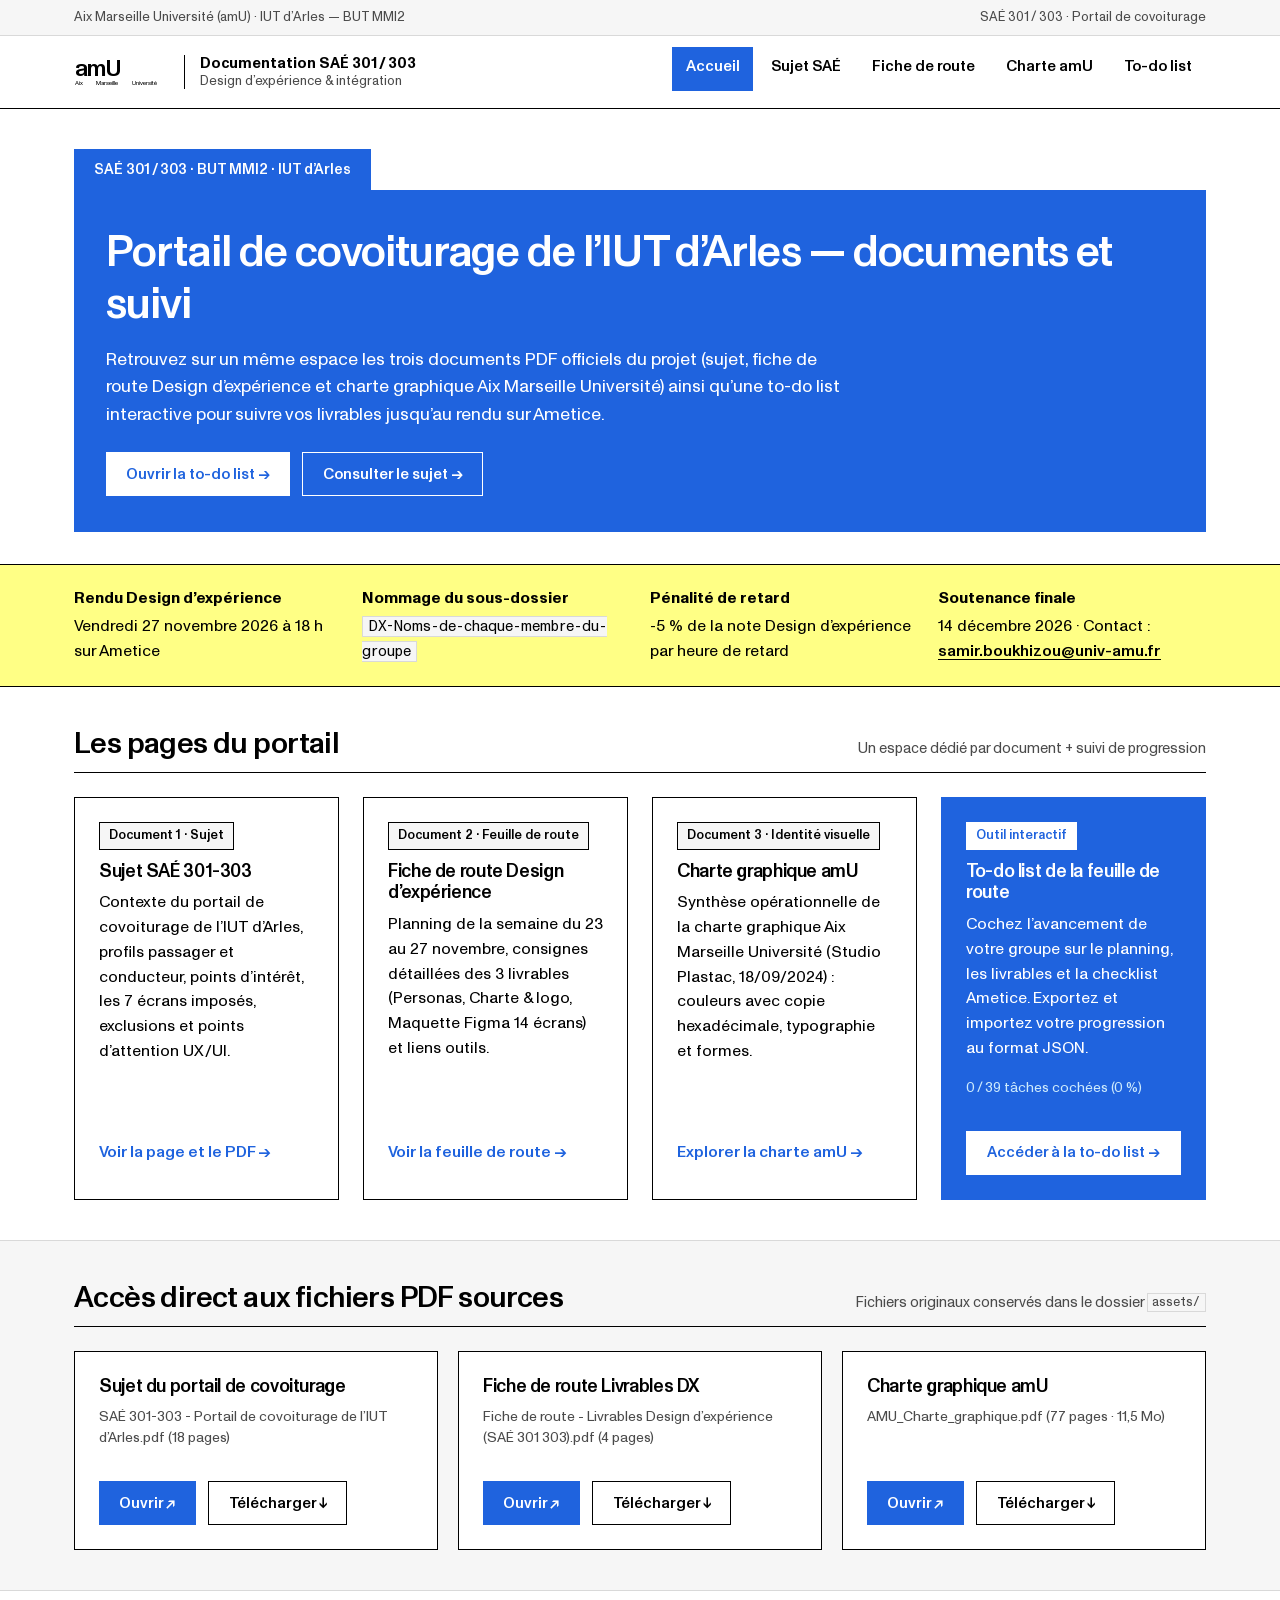
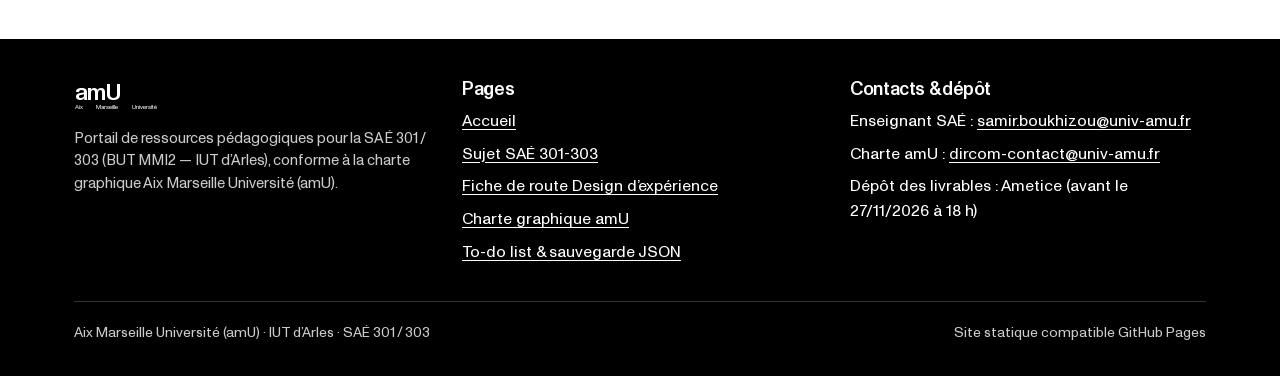
==== commit 7b514f1c: "style: add font metrics override and bump stylesheet version" ====
--- a/index.html
+++ b/index.html
@@ -5,7 +5,7 @@
   <meta name="viewport" content="width=device-width, initial-scale=1.0">
   <title>Accueil · Documentation SAÉ 301 / 303 — IUT d’Arles</title>
   <meta name="description" content="Portail documentaire et suivi de feuille de route pour la SAÉ 301 / 303 (Portail de covoiturage de l’IUT d’Arles) selon la charte graphique Aix Marseille Université.">
-  <link rel="stylesheet" href="css/style.css?v=3">
+  <link rel="stylesheet" href="css/style.css?v=4">
 </head>
 <body>
   <a class="skip-link" href="#main-content">Aller au contenu principal</a>
--- a/css/style.css
+++ b/css/style.css
@@ -14,6 +14,9 @@
   font-weight: 400;
   font-style: normal;
   font-display: swap;
+  ascent-override: 88%;
+  descent-override: 22%;
+  line-gap-override: 0%;
 }
 
 @font-face {
@@ -22,6 +25,9 @@
   font-weight: 400;
   font-style: italic;
   font-display: swap;
+  ascent-override: 88%;
+  descent-override: 22%;
+  line-gap-override: 0%;
 }
 
 @font-face {
@@ -30,6 +36,9 @@
   font-weight: 500;
   font-style: normal;
   font-display: swap;
+  ascent-override: 88%;
+  descent-override: 22%;
+  line-gap-override: 0%;
 }
 
 @font-face {
@@ -38,6 +47,9 @@
   font-weight: 500;
   font-style: italic;
   font-display: swap;
+  ascent-override: 88%;
+  descent-override: 22%;
+  line-gap-override: 0%;
 }
 
 @font-face {
@@ -46,6 +58,9 @@
   font-weight: 700;
   font-style: normal;
   font-display: swap;
+  ascent-override: 88%;
+  descent-override: 22%;
+  line-gap-override: 0%;
 }
 
 @font-face {
@@ -54,6 +69,9 @@
   font-weight: 700;
   font-style: italic;
   font-display: swap;
+  ascent-override: 88%;
+  descent-override: 22%;
+  line-gap-override: 0%;
 }
 
 @font-face {
@@ -62,6 +80,9 @@
   font-weight: 400;
   font-style: normal;
   font-display: swap;
+  ascent-override: 88%;
+  descent-override: 22%;
+  line-gap-override: 0%;
 }
 
 :root {
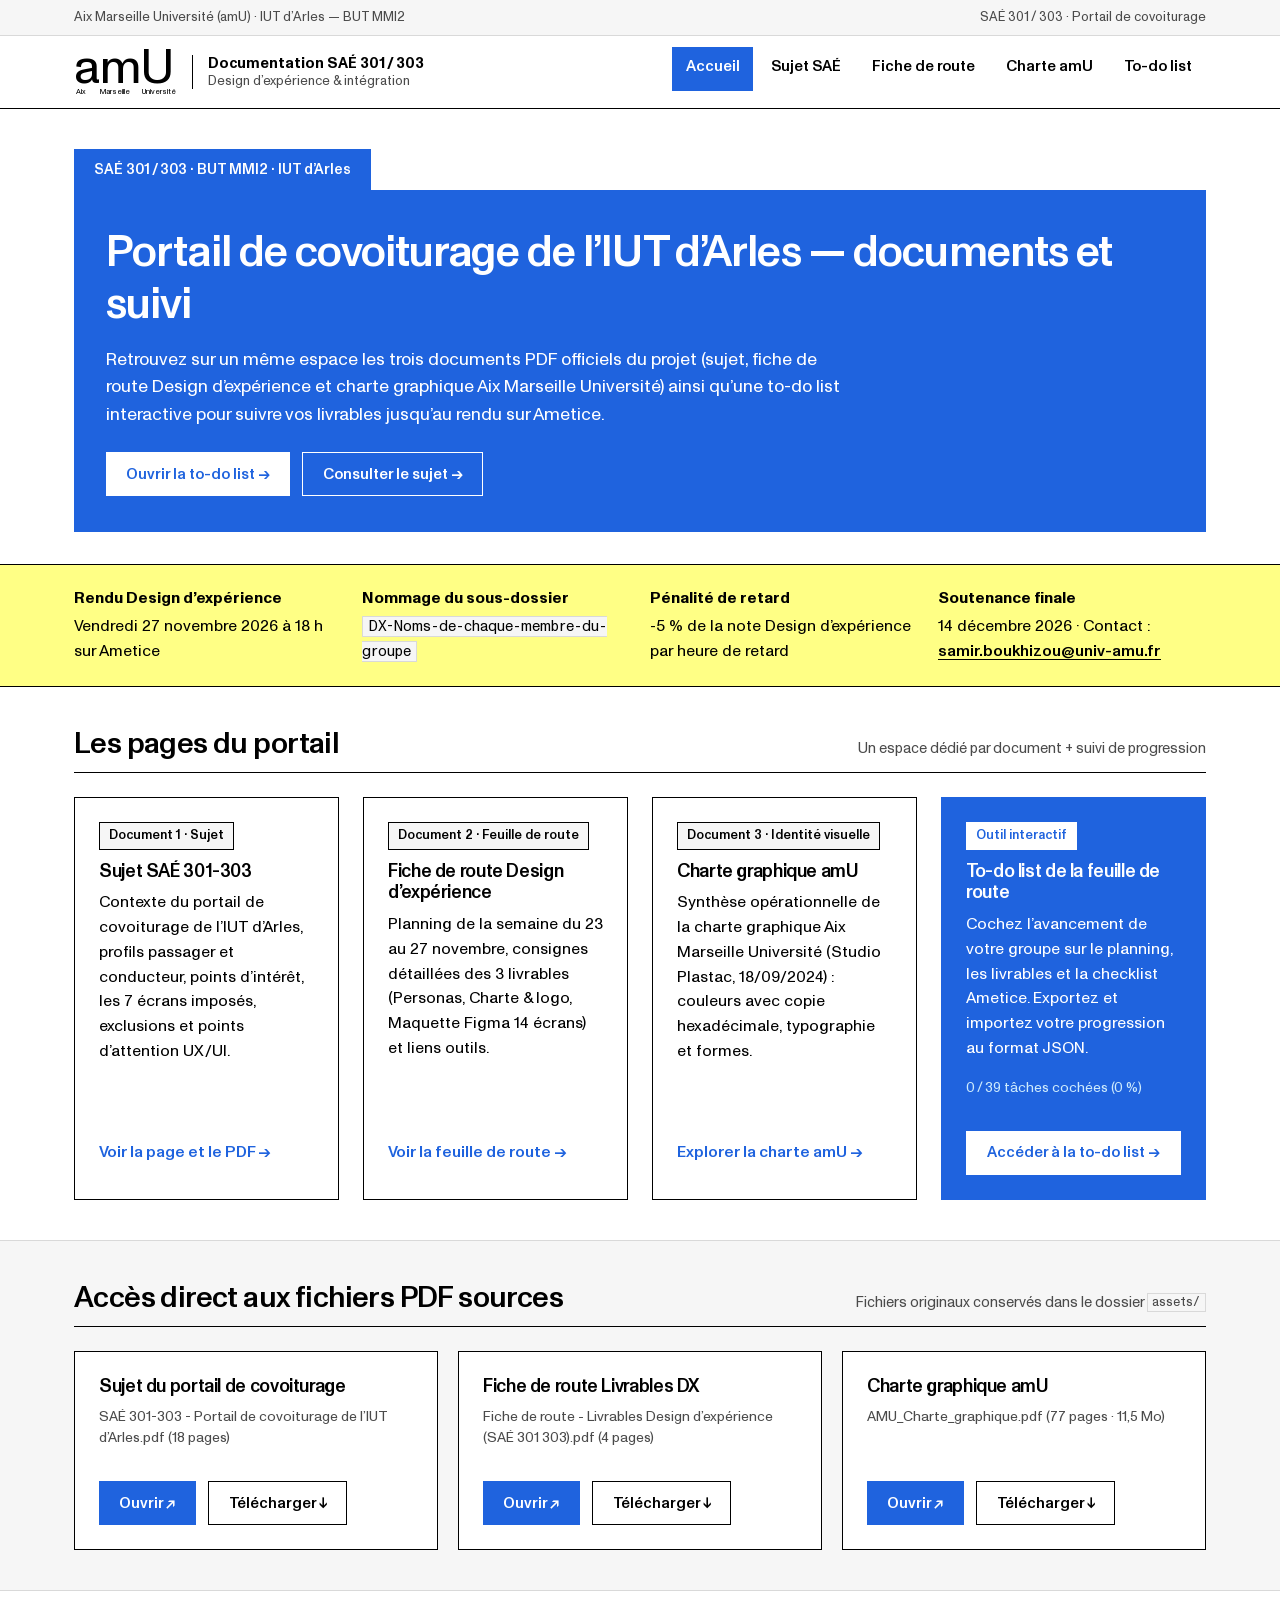
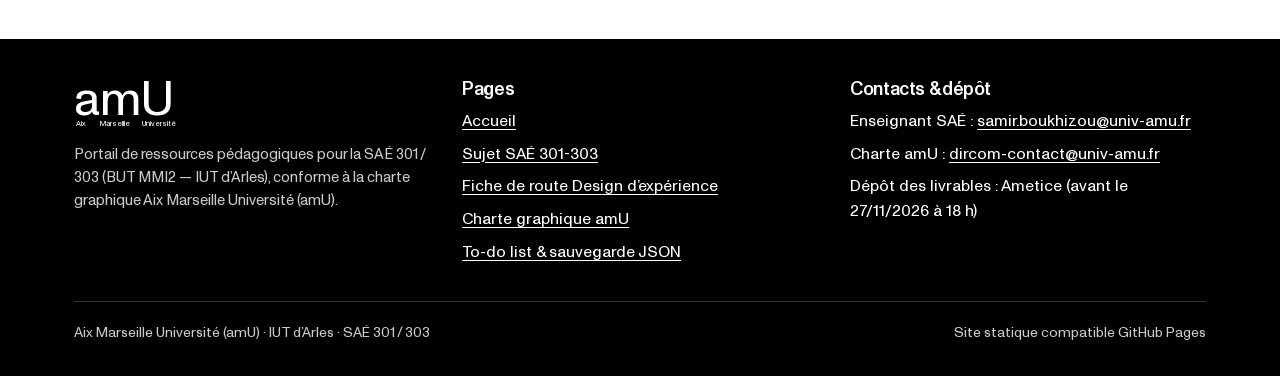
==== commit da65e04b: "fix: update amU university logo SVG and styling across all pages" ====
--- a/index.html
+++ b/index.html
@@ -5,7 +5,7 @@
   <meta name="viewport" content="width=device-width, initial-scale=1.0">
   <title>Accueil · Documentation SAÉ 301 / 303 — IUT d’Arles</title>
   <meta name="description" content="Portail documentaire et suivi de feuille de route pour la SAÉ 301 / 303 (Portail de covoiturage de l’IUT d’Arles) selon la charte graphique Aix Marseille Université.">
-  <link rel="stylesheet" href="css/style.css?v=4">
+  <link rel="stylesheet" href="css/style.css?v=5">
 </head>
 <body>
   <a class="skip-link" href="#main-content">Aller au contenu principal</a>
@@ -19,11 +19,11 @@
     </div>
     <div class="container header-inner">
       <a class="brand-link" href="index.html" aria-label="Accueil du portail documentaire SAÉ 301-303">
-        <svg class="brand-logo-svg" viewBox="0 0 180 62" role="img" aria-label="Logotype amU Aix Marseille Université">
-          <text x="2" y="40" font-family="'Monument Grotesk', Arial, sans-serif" font-size="44" font-weight="500" letter-spacing="-2" fill="currentColor">amU</text>
-          <text x="2" y="56" font-family="'Monument Grotesk', Arial, sans-serif" font-size="11.5" font-weight="400" fill="currentColor">Aix</text>
-          <text x="41" y="56" font-family="'Monument Grotesk', Arial, sans-serif" font-size="11.5" font-weight="400" fill="currentColor">Marseille</text>
-          <text x="108" y="56" font-family="'Monument Grotesk', Arial, sans-serif" font-size="11.5" font-weight="400" fill="currentColor">Université</text>
+        <svg class="brand-logo-svg" viewBox="0 0 138 66" role="img" aria-label="Logotype amU Aix Marseille Université">
+          <text x="0" y="48" font-family="'Monument Grotesk', Arial, sans-serif" font-size="64" font-weight="400" fill="currentColor">amU</text>
+          <text x="2" y="62" font-family="'Monument Grotesk', Arial, sans-serif" font-size="10" font-weight="400" fill="currentColor">Aix</text>
+          <text x="35" y="62" font-family="'Monument Grotesk', Arial, sans-serif" font-size="10" font-weight="400" fill="currentColor">Marseille</text>
+          <text x="90" y="62" font-family="'Monument Grotesk', Arial, sans-serif" font-size="10" font-weight="400" fill="currentColor">Université</text>
         </svg>
         <span class="brand-divider" aria-hidden="true"></span>
         <span class="brand-title">
@@ -196,11 +196,11 @@
     <div class="container">
       <div class="footer-grid">
         <div>
-          <svg class="brand-logo-svg" viewBox="0 0 180 62" role="img" aria-label="Logotype amU Aix Marseille Université" style="color: #FFFFFF; margin-bottom: 0.9rem;">
-            <text x="2" y="40" font-family="'Monument Grotesk', Arial, sans-serif" font-size="44" font-weight="500" letter-spacing="-2" fill="currentColor">amU</text>
-            <text x="2" y="56" font-family="'Monument Grotesk', Arial, sans-serif" font-size="11.5" font-weight="400" fill="currentColor">Aix</text>
-            <text x="41" y="56" font-family="'Monument Grotesk', Arial, sans-serif" font-size="11.5" font-weight="400" fill="currentColor">Marseille</text>
-            <text x="108" y="56" font-family="'Monument Grotesk', Arial, sans-serif" font-size="11.5" font-weight="400" fill="currentColor">Université</text>
+          <svg class="brand-logo-svg" viewBox="0 0 138 66" role="img" aria-label="Logotype amU Aix Marseille Université" style="color: #FFFFFF; margin-bottom: 0.9rem;">
+            <text x="0" y="48" font-family="'Monument Grotesk', Arial, sans-serif" font-size="64" font-weight="400" fill="currentColor">amU</text>
+            <text x="2" y="62" font-family="'Monument Grotesk', Arial, sans-serif" font-size="10" font-weight="400" fill="currentColor">Aix</text>
+            <text x="35" y="62" font-family="'Monument Grotesk', Arial, sans-serif" font-size="10" font-weight="400" fill="currentColor">Marseille</text>
+            <text x="90" y="62" font-family="'Monument Grotesk', Arial, sans-serif" font-size="10" font-weight="400" fill="currentColor">Université</text>
           </svg>
           <p style="font-size: 0.92rem; color: #CCCCCC;">
             Portail de ressources pédagogiques pour la SAÉ 301 / 303 (BUT MMI2 — IUT d’Arles), conforme à la charte graphique Aix Marseille Université (amU).
--- a/css/style.css
+++ b/css/style.css
@@ -301,7 +301,7 @@
 }
 
 .brand-logo-svg {
-  width: 96px;
+  width: 104px;
   height: auto;
   flex-shrink: 0;
 }
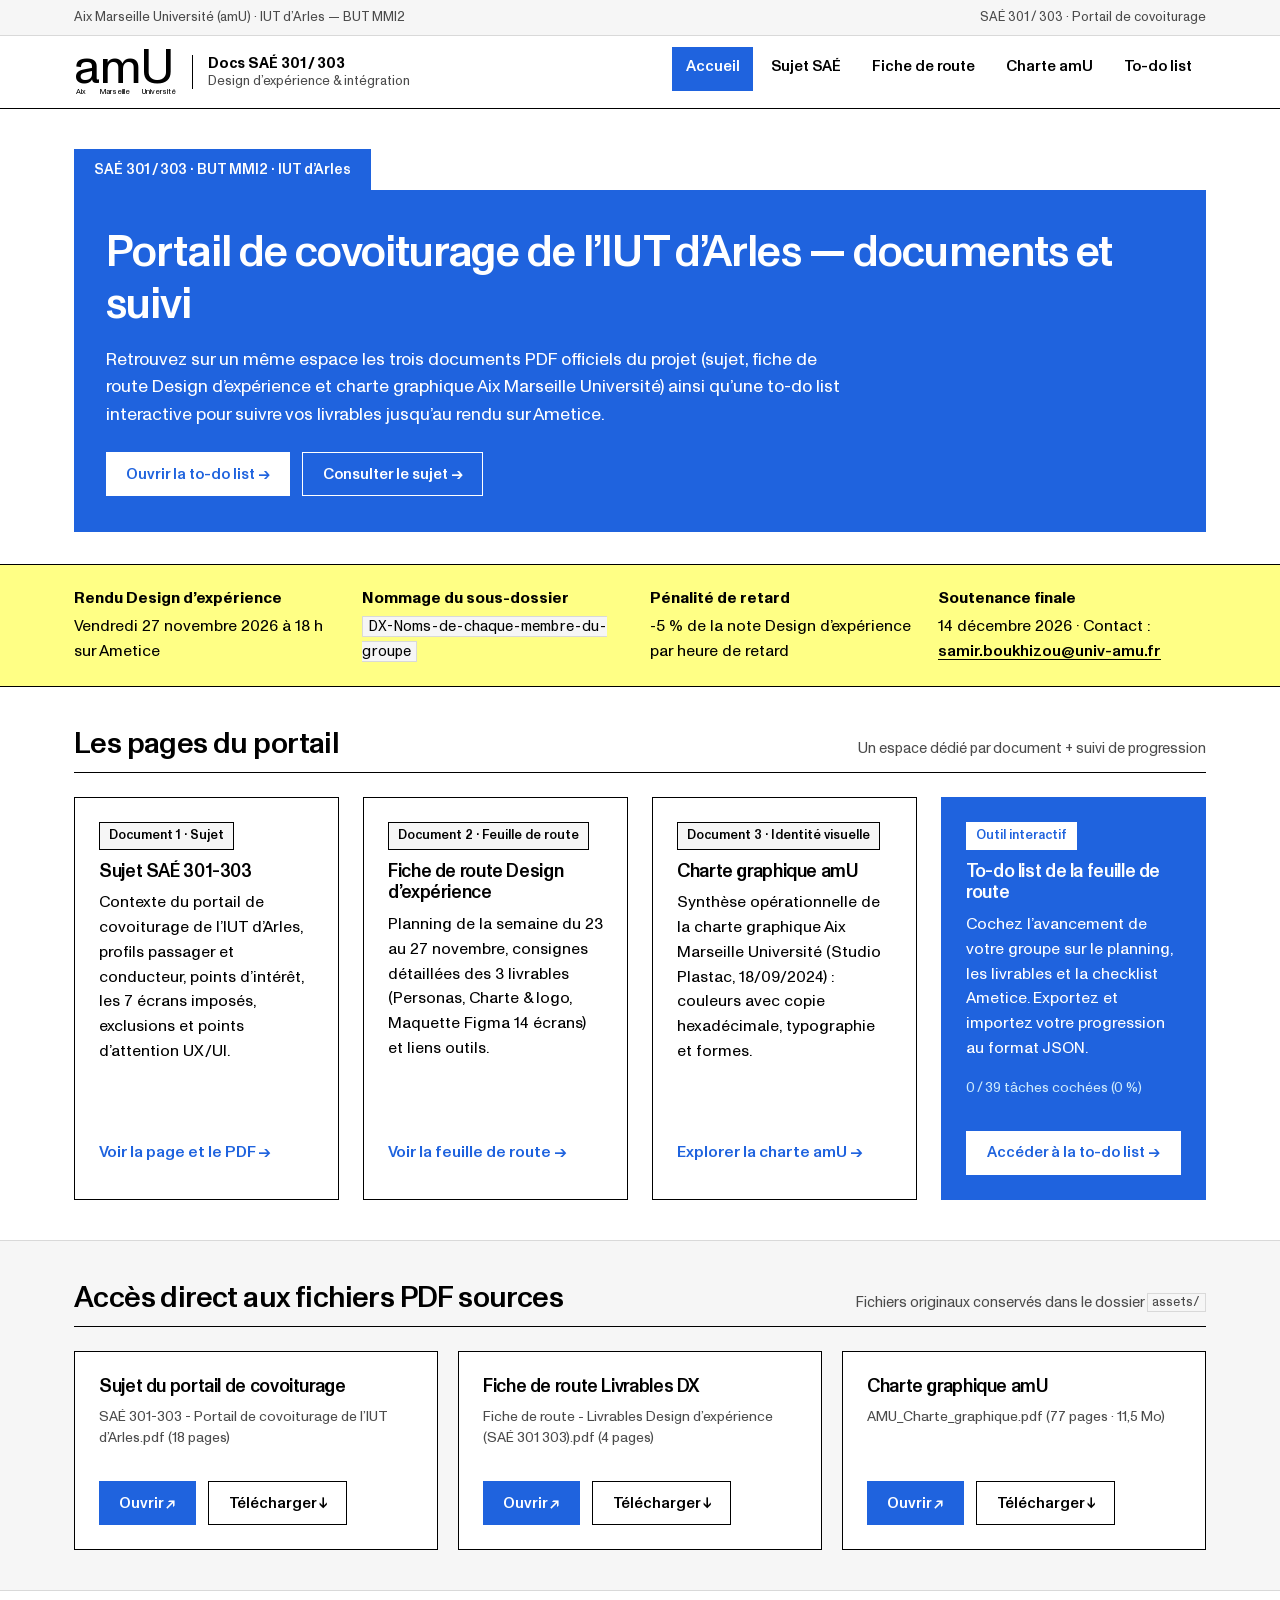
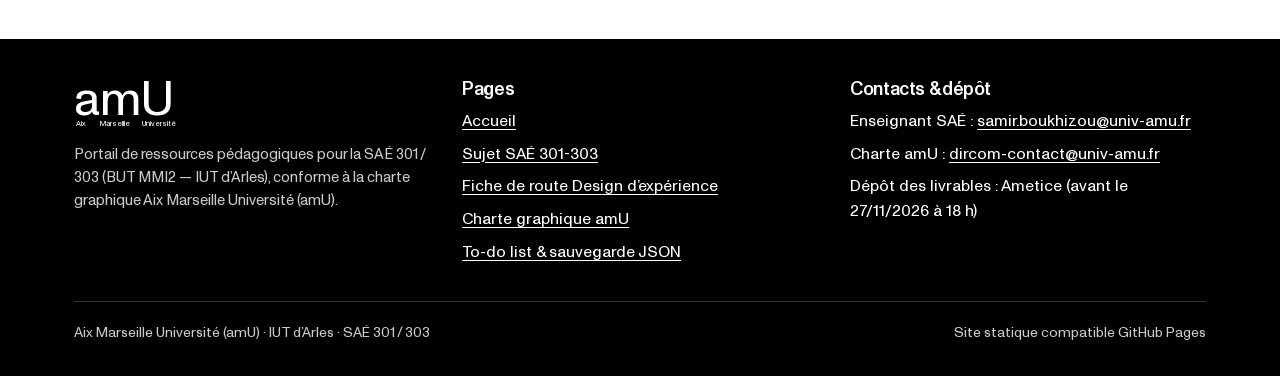
==== commit 2df9cf83: "refactor: format HTML files and update brand documentation text wrapping" ====
--- a/index.html
+++ b/index.html
@@ -1,12 +1,15 @@
 <!DOCTYPE html>
 <html lang="fr">
+
 <head>
   <meta charset="UTF-8">
   <meta name="viewport" content="width=device-width, initial-scale=1.0">
   <title>Accueil · Documentation SAÉ 301 / 303 — IUT d’Arles</title>
-  <meta name="description" content="Portail documentaire et suivi de feuille de route pour la SAÉ 301 / 303 (Portail de covoiturage de l’IUT d’Arles) selon la charte graphique Aix Marseille Université.">
+  <meta name="description"
+    content="Portail documentaire et suivi de feuille de route pour la SAÉ 301 / 303 (Portail de covoiturage de l’IUT d’Arles) selon la charte graphique Aix Marseille Université.">
   <link rel="stylesheet" href="css/style.css?v=5">
 </head>
+
 <body>
   <a class="skip-link" href="#main-content">Aller au contenu principal</a>
 
@@ -20,14 +23,18 @@
     <div class="container header-inner">
       <a class="brand-link" href="index.html" aria-label="Accueil du portail documentaire SAÉ 301-303">
         <svg class="brand-logo-svg" viewBox="0 0 138 66" role="img" aria-label="Logotype amU Aix Marseille Université">
-          <text x="0" y="48" font-family="'Monument Grotesk', Arial, sans-serif" font-size="64" font-weight="400" fill="currentColor">amU</text>
-          <text x="2" y="62" font-family="'Monument Grotesk', Arial, sans-serif" font-size="10" font-weight="400" fill="currentColor">Aix</text>
-          <text x="35" y="62" font-family="'Monument Grotesk', Arial, sans-serif" font-size="10" font-weight="400" fill="currentColor">Marseille</text>
-          <text x="90" y="62" font-family="'Monument Grotesk', Arial, sans-serif" font-size="10" font-weight="400" fill="currentColor">Université</text>
+          <text x="0" y="48" font-family="'Monument Grotesk', Arial, sans-serif" font-size="64" font-weight="400"
+            fill="currentColor">amU</text>
+          <text x="2" y="62" font-family="'Monument Grotesk', Arial, sans-serif" font-size="10" font-weight="400"
+            fill="currentColor">Aix</text>
+          <text x="35" y="62" font-family="'Monument Grotesk', Arial, sans-serif" font-size="10" font-weight="400"
+            fill="currentColor">Marseille</text>
+          <text x="90" y="62" font-family="'Monument Grotesk', Arial, sans-serif" font-size="10" font-weight="400"
+            fill="currentColor">Université</text>
         </svg>
         <span class="brand-divider" aria-hidden="true"></span>
         <span class="brand-title">
-          <strong>Documentation SAÉ 301 / 303</strong>
+          <strong>Docs SAÉ 301 / 303</strong>
           <span>Design d’expérience &amp; intégration</span>
         </span>
       </a>
@@ -59,7 +66,9 @@
           <div class="cartouche-block">
             <h1>Portail de covoiturage de l’IUT d’Arles — documents et suivi</h1>
             <p class="cartouche-lead">
-              Retrouvez sur un même espace les trois documents PDF officiels du projet (sujet, fiche de route Design d’expérience et charte graphique Aix Marseille Université) ainsi qu’une to-do list interactive pour suivre vos livrables jusqu’au rendu sur Ametice.
+              Retrouvez sur un même espace les trois documents PDF officiels du projet (sujet, fiche de route Design
+              d’expérience et charte graphique Aix Marseille Université) ainsi qu’une to-do list interactive pour suivre
+              vos livrables jusqu’au rendu sur Ametice.
             </p>
             <div class="btn-group">
               <a class="btn btn-white-on-blue" href="todo.html">Ouvrir la to-do list →</a>
@@ -86,7 +95,8 @@
         </div>
         <div class="yellow-band-item">
           <strong>Soutenance finale</strong>
-          <span>14 décembre 2026 · Contact : <a href="mailto:samir.boukhizou@univ-amu.fr">samir.boukhizou@univ-amu.fr</a></span>
+          <span>14 décembre 2026 · Contact : <a
+              href="mailto:samir.boukhizou@univ-amu.fr">samir.boukhizou@univ-amu.fr</a></span>
         </div>
       </div>
     </section>
@@ -104,7 +114,8 @@
               <span class="card-tag">Document 1 · Sujet</span>
               <h3>Sujet SAÉ 301-303</h3>
               <p>
-                Contexte du portail de covoiturage de l’IUT d’Arles, profils passager et conducteur, points d’intérêt, les 7 écrans imposés, exclusions et points d’attention UX/UI.
+                Contexte du portail de covoiturage de l’IUT d’Arles, profils passager et conducteur, points d’intérêt,
+                les 7 écrans imposés, exclusions et points d’attention UX/UI.
               </p>
             </div>
             <a class="card-link" href="sujet.html">Voir la page et le PDF →</a>
@@ -115,7 +126,8 @@
               <span class="card-tag">Document 2 · Feuille de route</span>
               <h3>Fiche de route Design d’expérience</h3>
               <p>
-                Planning de la semaine du 23 au 27 novembre, consignes détaillées des 3 livrables (Personas, Charte &amp; logo, Maquette Figma 14 écrans) et liens outils.
+                Planning de la semaine du 23 au 27 novembre, consignes détaillées des 3 livrables (Personas, Charte
+                &amp; logo, Maquette Figma 14 écrans) et liens outils.
               </p>
             </div>
             <a class="card-link" href="fiche-de-route.html">Voir la feuille de route →</a>
@@ -126,7 +138,8 @@
               <span class="card-tag">Document 3 · Identité visuelle</span>
               <h3>Charte graphique amU</h3>
               <p>
-                Synthèse opérationnelle de la charte graphique Aix Marseille Université (Studio Plastac, 18/09/2024) : couleurs avec copie hexadécimale, typographie et formes.
+                Synthèse opérationnelle de la charte graphique Aix Marseille Université (Studio Plastac, 18/09/2024) :
+                couleurs avec copie hexadécimale, typographie et formes.
               </p>
             </div>
             <a class="card-link" href="charte-amu.html">Explorer la charte amU →</a>
@@ -137,7 +150,8 @@
               <span class="card-tag">Outil interactif</span>
               <h3>To-do list de la feuille de route</h3>
               <p>
-                Cochez l’avancement de votre groupe sur le planning, les livrables et la checklist Ametice. Exportez et importez votre progression au format JSON.
+                Cochez l’avancement de votre groupe sur le planning, les livrables et la checklist Ametice. Exportez et
+                importez votre progression au format JSON.
               </p>
               <p class="card-meta" data-home-todo-progress>Chargement de votre progression…</p>
             </div>
@@ -161,8 +175,12 @@
               <p class="card-meta">SAÉ 301-303 - Portail de covoiturage de l’IUT d’Arles.pdf (18 pages)</p>
             </div>
             <div class="btn-group">
-              <a class="btn btn-primary" href="assets/SA%C3%89%20301-303%20-%20Portail%20de%20covoiturage%20de%20l%E2%80%99IUT%20d%E2%80%99Arles.pdf" target="_blank" rel="noopener">Ouvrir ↗</a>
-              <a class="btn btn-secondary" href="assets/SA%C3%89%20301-303%20-%20Portail%20de%20covoiturage%20de%20l%E2%80%99IUT%20d%E2%80%99Arles.pdf" download>Télécharger ↓</a>
+              <a class="btn btn-primary"
+                href="assets/SA%C3%89%20301-303%20-%20Portail%20de%20covoiturage%20de%20l%E2%80%99IUT%20d%E2%80%99Arles.pdf"
+                target="_blank" rel="noopener">Ouvrir ↗</a>
+              <a class="btn btn-secondary"
+                href="assets/SA%C3%89%20301-303%20-%20Portail%20de%20covoiturage%20de%20l%E2%80%99IUT%20d%E2%80%99Arles.pdf"
+                download>Télécharger ↓</a>
             </div>
           </div>
 
@@ -172,8 +190,12 @@
               <p class="card-meta">Fiche de route - Livrables Design d’expérience (SAÉ 301 303).pdf (4 pages)</p>
             </div>
             <div class="btn-group">
-              <a class="btn btn-primary" href="assets/Fiche%20de%20route%20-%20Livrables%20Design%20d%E2%80%99exp%C3%A9rience%20(SA%C3%89%20301%20303).pdf" target="_blank" rel="noopener">Ouvrir ↗</a>
-              <a class="btn btn-secondary" href="assets/Fiche%20de%20route%20-%20Livrables%20Design%20d%E2%80%99exp%C3%A9rience%20(SA%C3%89%20301%20303).pdf" download>Télécharger ↓</a>
+              <a class="btn btn-primary"
+                href="assets/Fiche%20de%20route%20-%20Livrables%20Design%20d%E2%80%99exp%C3%A9rience%20(SA%C3%89%20301%20303).pdf"
+                target="_blank" rel="noopener">Ouvrir ↗</a>
+              <a class="btn btn-secondary"
+                href="assets/Fiche%20de%20route%20-%20Livrables%20Design%20d%E2%80%99exp%C3%A9rience%20(SA%C3%89%20301%20303).pdf"
+                download>Télécharger ↓</a>
             </div>
           </div>
 
@@ -183,7 +205,8 @@
               <p class="card-meta">AMU_Charte_graphique.pdf (77 pages · 11,5 Mo)</p>
             </div>
             <div class="btn-group">
-              <a class="btn btn-primary" href="assets/AMU_Charte_graphique.pdf" target="_blank" rel="noopener">Ouvrir ↗</a>
+              <a class="btn btn-primary" href="assets/AMU_Charte_graphique.pdf" target="_blank" rel="noopener">Ouvrir
+                ↗</a>
               <a class="btn btn-secondary" href="assets/AMU_Charte_graphique.pdf" download>Télécharger ↓</a>
             </div>
           </div>
@@ -196,14 +219,20 @@
     <div class="container">
       <div class="footer-grid">
         <div>
-          <svg class="brand-logo-svg" viewBox="0 0 138 66" role="img" aria-label="Logotype amU Aix Marseille Université" style="color: #FFFFFF; margin-bottom: 0.9rem;">
-            <text x="0" y="48" font-family="'Monument Grotesk', Arial, sans-serif" font-size="64" font-weight="400" fill="currentColor">amU</text>
-            <text x="2" y="62" font-family="'Monument Grotesk', Arial, sans-serif" font-size="10" font-weight="400" fill="currentColor">Aix</text>
-            <text x="35" y="62" font-family="'Monument Grotesk', Arial, sans-serif" font-size="10" font-weight="400" fill="currentColor">Marseille</text>
-            <text x="90" y="62" font-family="'Monument Grotesk', Arial, sans-serif" font-size="10" font-weight="400" fill="currentColor">Université</text>
+          <svg class="brand-logo-svg" viewBox="0 0 138 66" role="img" aria-label="Logotype amU Aix Marseille Université"
+            style="color: #FFFFFF; margin-bottom: 0.9rem;">
+            <text x="0" y="48" font-family="'Monument Grotesk', Arial, sans-serif" font-size="64" font-weight="400"
+              fill="currentColor">amU</text>
+            <text x="2" y="62" font-family="'Monument Grotesk', Arial, sans-serif" font-size="10" font-weight="400"
+              fill="currentColor">Aix</text>
+            <text x="35" y="62" font-family="'Monument Grotesk', Arial, sans-serif" font-size="10" font-weight="400"
+              fill="currentColor">Marseille</text>
+            <text x="90" y="62" font-family="'Monument Grotesk', Arial, sans-serif" font-size="10" font-weight="400"
+              fill="currentColor">Université</text>
           </svg>
           <p style="font-size: 0.92rem; color: #CCCCCC;">
-            Portail de ressources pédagogiques pour la SAÉ 301 / 303 (BUT MMI2 — IUT d’Arles), conforme à la charte graphique Aix Marseille Université (amU).
+            Portail de ressources pédagogiques pour la SAÉ 301 / 303 (BUT MMI2 — IUT d’Arles), conforme à la charte
+            graphique Aix Marseille Université (amU).
           </p>
         </div>
 
@@ -237,4 +266,5 @@
 
   <script src="js/main.js"></script>
 </body>
-</html>
+
+</html>
